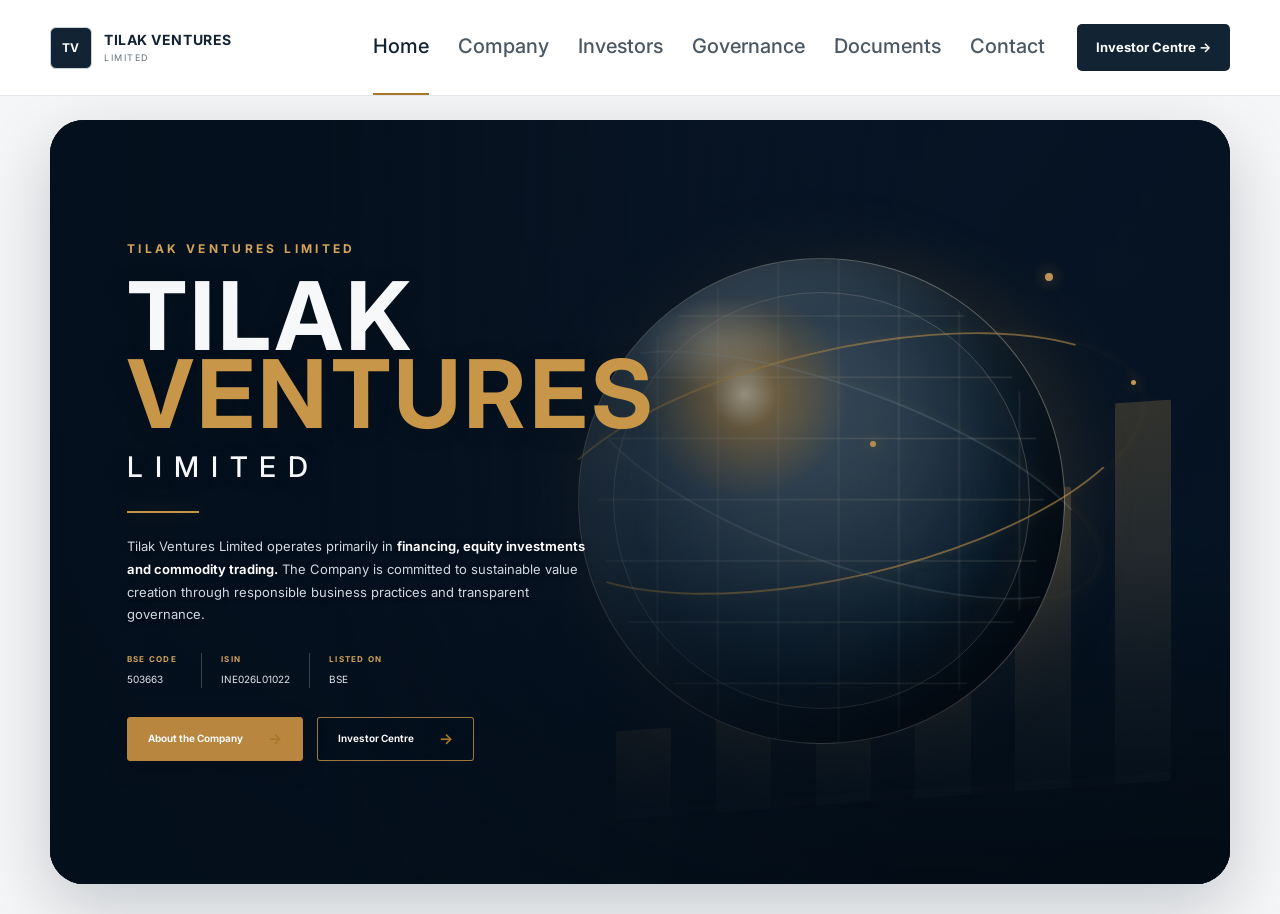
==== index.html @ d6444c27 "Fix Contact navigation to open Contact Us page" ====
<!doctype html>
<html lang="en">
<head>
<meta charset="utf-8">
<meta name="viewport" content="width=device-width,initial-scale=1">
<title>Tilak Ventures Limited | Corporate and Investor Relations</title>
<meta name="description" content="Tilak Ventures Limited — financing, equity investments and commodity trading, with corporate information, investor disclosures and governance resources.">
<link rel="stylesheet" href="styles.css?v=20260812-contactfix1">
<link rel="stylesheet" href="home.css?v=20260812-contactfix1">
<link rel="stylesheet" href="hero-fix.css?v=20260812-contactfix1">
</head>
<body class="home-page">
<header class="top">
  <div class="wrap nav">
    <a class="brand" href="index.html" aria-label="Tilak Ventures Limited home"><span class="mark">TV</span><span><b>TILAK VENTURES</b><small>LIMITED</small></span></a>
    <nav aria-label="Primary navigation">
      <a class="active" href="index.html">Home</a>
      <a href="company.html">Company</a>
      <a href="investors.html">Investors</a>
      <a href="governance.html">Governance</a>
      <a href="documents.html">Documents</a>
      <a href="contact.html" onclick="window.location.href='contact.html';return false;">Contact</a>
    </nav>
    <a class="cta" href="investor-centre.html">Investor Centre <span>→</span></a>
  </div>
</header>
<main>
  <section class="hero home-hero" aria-label="Tilak Ventures Limited overview">
    <div class="wrap hero-card">
      <div class="hero-background" aria-hidden="true">
        <div class="hero-orbit orbit-one"></div>
        <div class="hero-orbit orbit-two"></div>
        <div class="hero-globe"><span class="globe-highlight"></span></div>
        <div class="hero-bars"><i></i><i></i><i></i><i></i><i></i><i></i></div>
        <div class="hero-spark spark-one"></div><div class="hero-spark spark-two"></div><div class="hero-spark spark-three"></div>
      </div>
      <div class="hero-overlay" aria-hidden="true"></div>
      <div class="hero-copy">
        <p class="kicker">TILAK VENTURES LIMITED</p>
        <h1><span class="title-white">TILAK</span><span class="title-gold">VENTURES</span><span class="title-small">LIMITED</span></h1>
        <span class="hero-rule"></span>
        <p class="lead">Tilak Ventures Limited operates primarily in <strong>financing, equity investments and commodity trading.</strong> The Company is committed to sustainable value creation through responsible business practices and transparent governance.</p>
        <div class="hero-meta">
          <span><b>BSE CODE</b>503663</span>
          <span><b>ISIN</b>INE026L01022</span>
          <span><b>LISTED ON</b>BSE</span>
        </div>
        <div class="buttons"><a class="btn gold" href="company.html">About the Company <span>→</span></a><a class="btn outline" href="investor-centre.html">Investor Centre <span>→</span></a></div>
      </div>
    </div>
  </section>
</main>
</body>
</html>
---- styles.css ----
@import url('https://fonts.googleapis.com/css2?family=Inter:wght@400;500;600;700&display=swap');
:root{--ink:#15202b;--muted:#65717d;--line:#e3e7eb;--soft:#f5f7f8;--navy:#122333;--navy2:#0d1a25;--gold:#a7772b;--white:#fff;--max:1180px}*{box-sizing:border-box}html{scroll-behavior:smooth}body{margin:0;color:var(--ink);font-family:Inter,Arial,sans-serif;font-size:14px;line-height:1.65;background:#fff;-webkit-font-smoothing:antialiased}a{text-decoration:none;color:inherit}.wrap{width:min(var(--max),calc(100% - 48px));margin:auto}.top{position:sticky;top:0;z-index:50;background:rgba(255,255,255,.97);backdrop-filter:blur(14px);border-bottom:1px solid var(--line)}.nav{min-height:76px;display:flex;align-items:center;gap:28px}.brand{display:flex;align-items:center;gap:11px;margin-right:auto}.brand .mark{width:39px;height:39px;border:1px solid #cad1d7;border-radius:6px;background:var(--navy);color:#fff;display:grid;place-items:center;font-weight:700;font-size:11px;letter-spacing:.04em}.brand b,.brand small{display:block;line-height:1.05}.brand b{font-size:13px;letter-spacing:.035em}.brand small{font-size:8px;color:var(--muted);letter-spacing:.17em;margin-top:5px}nav{display:flex;gap:25px;font-size:12px;color:#4e5963}nav a{padding:28px 0;border-bottom:2px solid transparent}nav a:hover,nav a.active{color:var(--navy);border-color:var(--gold)}.cta{background:var(--navy);color:#fff;padding:11px 16px;border-radius:5px;font-size:11px;font-weight:700;white-space:nowrap}.marketbar{background:var(--navy);color:#dce4ea;font-size:10px;letter-spacing:.02em}.marketbar-inner{min-height:34px;display:flex;align-items:center;gap:22px}.marketbar b{color:#fff}.marketbar-right{margin-left:auto;color:#b9c5ce}.hero{padding:78px 0 70px;background:linear-gradient(115deg,#f7f8f9 0%,#fff 62%);border-bottom:1px solid var(--line)}.hero-grid{display:grid;grid-template-columns:1.12fr .88fr;gap:80px;align-items:center}.kicker{font-size:10px;letter-spacing:.17em;font-weight:700;color:var(--gold);margin:0 0 13px}.hero h1{font-size:clamp(44px,5.3vw,68px);line-height:1.04;letter-spacing:-.055em;margin:0 0 22px;font-weight:700}.lead{font-size:16px;color:#596672;max-width:650px;margin:0}.buttons{display:flex;gap:10px;margin-top:28px;flex-wrap:wrap}.btn{display:inline-flex;gap:16px;align-items:center;padding:12px 17px;border-radius:5px;font-size:11px;font-weight:700}.btn.dark{background:var(--navy);color:#fff}.btn.light{border:1px solid #cfd6dc;background:#fff}.btn span,.text-link span,.contact-action span{color:var(--gold);font-size:14px}.hero-meta{display:flex;flex-wrap:wrap;gap:20px;margin-top:27px;color:#78838d;font-size:9px}.hero-meta b{color:#3e4a54;margin-right:5px}.hero-panel{background:#fff;border:1px solid #dfe4e8;border-radius:9px;padding:29px 30px;box-shadow:0 20px 50px rgba(18,35,51,.08)}.panel-top{display:flex;align-items:center;gap:8px;font-size:9px;letter-spacing:.15em;color:var(--gold);font-weight:700}.status-dot{width:7px;height:7px;border-radius:50%;background:var(--gold)}.hero-panel h2{font-size:25px;line-height:1.2;letter-spacing:-.035em;margin:19px 0 18px}.panel-list{border-top:1px solid var(--line)}.panel-list a{display:flex;justify-content:space-between;align-items:center;padding:13px 0;border-bottom:1px solid var(--line);font-size:11px;font-weight:600}.panel-list b{font-size:13px;color:var(--gold)}.panel-link{display:flex;justify-content:space-between;margin-top:17px;padding-top:2px;font-size:10px;font-weight:700}.panel-link span{color:var(--gold);font-size:14px}.quick{background:#fff;border-bottom:1px solid var(--line)}.quick-grid{display:grid;grid-template-columns:repeat(4,1fr)}.quick-grid a{position:relative;padding:21px 22px;border-right:1px solid var(--line)}.quick-grid a:first-child{padding-left:0}.quick-grid a:last-child{border-right:0}.quick-grid span,.quick-grid b,.quick-grid small,.quick-grid strong{display:block}.quick-grid span{font-size:8px;color:var(--gold);font-weight:700}.quick-grid b{font-size:12px;margin-top:4px}.quick-grid small{font-size:9px;color:var(--muted);margin-top:2px}.quick-grid strong{position:absolute;right:18px;bottom:20px;color:var(--gold);font-size:13px}.company-intro{padding:68px 0;background:#fff;border-bottom:1px solid var(--line)}.company-grid{display:grid;grid-template-columns:.82fr 1.18fr;gap:90px;align-items:start}.section{padding:86px 0}.section h2,.contact h2{font-size:38px;line-height:1.13;letter-spacing:-.045em;margin:0 0 15px}.section p,.contact p{color:#58646f;font-size:13px}.section-tag{font-size:10px!important;text-transform:uppercase;letter-spacing:.13em;color:var(--gold)!important;font-weight:700}.text-link{font-size:10px;font-weight:700}.grey{background:var(--soft)}.section-head{display:flex;justify-content:space-between;gap:40px;align-items:end}.section-head h2{margin-bottom:0}.intro{max-width:710px;margin:17px 0 30px}.tiles{display:grid;grid-template-columns:repeat(3,1fr);gap:12px}.tiles a{background:#fff;border:1px solid var(--line);border-radius:7px;padding:20px;min-height:158px;display:flex;flex-direction:column;transition:.18s ease}.tiles a:hover{transform:translateY(-2px);border-color:#cbd2d8;box-shadow:0 12px 30px rgba(18,35,51,.06)}.tiles b{font-size:8px;color:var(--gold)}.tiles strong{font-size:13px;margin-top:16px}.tiles small{color:var(--muted);font-size:10px;margin-top:4px}.tiles span{margin-top:auto;padding-top:15px;font-size:9px;font-weight:700}.documents{background:#fff}.section-note{max-width:420px;margin:0!important;font-size:11px!important;color:var(--muted)!important}.doc-grid{display:grid;grid-template-columns:repeat(2,1fr);border-top:1px solid var(--line);margin-top:36px}.doc-grid a{display:grid;grid-template-columns:38px 1fr 18px;gap:14px;align-items:center;padding:19px 0;border-bottom:1px solid var(--line);font-size:11px}.doc-grid a:nth-child(odd){margin-right:40px}.doc-grid a:nth-child(even){margin-left:40px}.doc-icon{width:31px;height:31px;border:1px solid var(--line);border-radius:5px;display:grid;place-items:center;color:var(--gold);font-size:8px;font-weight:700}.doc-grid strong,.doc-grid small{display:block}.doc-grid small{color:var(--muted);font-size:9px;margin-top:2px}.arrow{color:var(--gold);font-size:14px}.document-note{margin-top:23px;padding:16px 18px;background:var(--soft);border:1px solid var(--line);border-radius:7px;display:flex;gap:18px;font-size:10px}.document-note b{white-space:nowrap}.document-note span{color:var(--muted)}.governance{background:#fafafa}.links{border-top:1px solid var(--line)}.links a{display:flex;justify-content:space-between;padding:14px 0;border-bottom:1px solid var(--line);font-size:12px;font-weight:600}.links a span{color:var(--gold);font-size:14px}.contact{background:var(--navy2);color:#fff;padding:78px 0}.contact .kicker{color:#c99a4e}.contact h2{color:#fff}.contact p{color:#b6c1ca}.contact-action{display:inline-flex;gap:12px;margin-top:10px;font-size:10px;font-weight:700;border-bottom:1px solid #43525f;padding-bottom:5px}.contact-card{border:1px solid #304252;border-radius:8px;padding:25px}.contact-card p{font-size:11px}.contact-card a{color:#fff;text-decoration:underline}.contact-tags{display:flex;gap:7px;flex-wrap:wrap;margin-top:18px}.contact-tags span{border:1px solid #304252;border-radius:4px;padding:5px 7px;color:#b6c1ca;font-size:8px}footer{background:#09131c;color:#fff;padding:27px 0}.foot{display:flex;justify-content:space-between;gap:30px}.foot b,.foot small{display:block}.foot small{color:#84929d;font-size:9px;margin-top:3px}.foot-right{text-align:right}

/* Site-wide typography and navigation refinement */
h1,h2,h3,h4{font-family:Inter,Arial,sans-serif;color:var(--ink);font-weight:700}p,li{font-family:Inter,Arial,sans-serif}button,input,select{font-family:Inter,Arial,sans-serif}.page h1,.archive h1{font-size:clamp(42px,4.2vw,54px);font-weight:700}.page h2,.archive h2{font-weight:700}.page-lead,.archive-intro,.lead{font-size:14px;line-height:1.75}.menu-btn,.nav-dropdown,.menu-trigger,.menu-dropdown{display:none!important}
@media(max-width:900px){nav{display:flex;gap:16px;overflow-x:auto;white-space:nowrap;scrollbar-width:none}nav::-webkit-scrollbar{display:none}nav a{padding:26px 0}.cta{display:none}.nav{gap:18px}.brand{flex-shrink:0}.marketbar-right{display:none}.hero-grid,.company-grid,.two{grid-template-columns:1fr}.hero{padding:60px 0}.quick-grid{grid-template-columns:repeat(2,1fr)}.quick-grid a:nth-child(2){border-right:0}.quick-grid a:nth-child(3){padding-left:0}.section{padding:65px 0}.section h2,.contact h2{font-size:33px}.section-head{align-items:start;flex-direction:column;gap:12px}.doc-grid{grid-template-columns:1fr}.doc-grid a:nth-child(odd),.doc-grid a:nth-child(even){margin:0}.document-note{flex-direction:column;gap:4px}.foot{flex-direction:column}.foot-right{text-align:left}.page h1,.archive h1{font-size:40px}}
@media(max-width:520px){.wrap{width:min(var(--max),calc(100% - 32px))}.nav{min-height:68px;gap:14px}.brand b{font-size:11px}.brand small{font-size:7px}.brand .mark{width:36px;height:36px}nav{gap:14px;font-size:11px}.hero h1{font-size:43px}.hero-meta{gap:8px;flex-direction:column}.marketbar-inner{gap:10px;font-size:8px}.quick-grid{grid-template-columns:1fr}.quick-grid a,.quick-grid a:nth-child(3){padding-left:0;border-right:0;border-bottom:1px solid var(--line)}.quick-grid a:last-child{border-bottom:0}.hero-panel{padding:23px}.section h2,.contact h2{font-size:30px}}

/* Homepage: one clean landing screen. All investor content remains behind the top navigation. */
.home-page{overflow:hidden;height:100vh}.home-page .top{position:relative}.home-page .home-hero{height:calc(100vh - 110px);min-height:600px;padding:0;border-bottom:0;overflow:hidden;background:linear-gradient(112deg,#f7f8f9 0%,#fff 56%,#f7f9fb 100%)}.home-page .home-hero .hero-grid{height:100%;grid-template-columns:1fr 1.08fr;gap:20px}.home-page .hero-copy{position:relative;z-index:2;padding-left:2px}.home-page .hero-copy h1{font-size:clamp(58px,6vw,88px);line-height:.98;letter-spacing:-.065em;margin:0 0 22px}.home-page .hero-rule{display:block;width:58px;height:3px;background:var(--gold);margin-bottom:28px}.home-page .hero-copy .lead{max-width:540px;font-size:17px;line-height:1.75}.home-page .buttons{margin-top:30px}.home-page .hero-building{height:100%;display:flex;align-items:stretch;justify-content:flex-end;position:relative;overflow:hidden}.home-page .hero-building:before{content:"";position:absolute;inset:0;z-index:1;background:linear-gradient(90deg,#f7f8f9 0%,rgba(247,248,249,.78) 15%,rgba(247,248,249,0) 45%);pointer-events:none}.home-page .hero-building img{width:100%;height:100%;object-fit:cover;object-position:left center;opacity:.92;transform:scale(1.05)}
@media(max-width:900px){.home-page{height:auto;min-height:100vh;overflow:auto}.home-page .home-hero{height:auto;min-height:calc(100vh - 110px);padding:55px 0 40px}.home-page .home-hero .hero-grid{height:auto;grid-template-columns:1fr;gap:28px}.home-page .hero-copy h1{font-size:54px}.home-page .hero-building{height:300px}.home-page nav{display:flex}}
@media(max-width:520px){.home-page .hero-copy h1{font-size:47px}.home-page .hero-copy .lead{font-size:15px}.home-page .hero-building{height:240px}}

/* Header readability refinement: consistent, larger navigation across every page */
.top .nav{min-height:82px;gap:32px}
.top .brand{gap:12px}
.top .brand .mark{width:42px;height:42px;font-size:12px}
.top .brand b{font-size:14px;letter-spacing:.04em}
.top .brand small{font-size:9px;letter-spacing:.17em;margin-top:5px}
.top nav{gap:29px;font-size:20px;font-weight:500;color:#4b5864}
.top nav a{padding:30px 0}
.top .cta{padding:13px 19px;font-size:13px}

/* Tighter page start: reduce the visual gap between the enlarged navigation and page content. */
.top + .page{padding-top:44px!important}
.top + .documents-page{padding-top:42px!important}
.top + .archive{padding-top:42px!important}
.top + main{scroll-margin-top:0}

@media(max-width:900px){.top .nav{min-height:78px;gap:22px}.top nav{gap:21px;font-size:16px}.top nav a{padding:28px 0}.top .brand b{font-size:13px}.top .brand small{font-size:8px}.top .brand .mark{width:40px;height:40px}.top .cta{font-size:12px;padding:12px 17px}}
@media(max-width:520px){.top .nav{min-height:70px;gap:16px}.top .brand b{font-size:12px}.top .brand small{font-size:7px}.top .brand .mark{width:37px;height:37px}.top nav{gap:17px;font-size:14px}.top nav a{padding:24px 0}}
---- home.css ----
.home-page{background:#f5f6f7;color:#142333}.home-page .top{position:relative;z-index:20}.nav-actions{display:flex;align-items:center;gap:10px}.nav-dropdown{position:relative}.menu-trigger{border:1px solid #d6dde2;background:#fff;color:#122333;border-radius:5px;padding:10px 13px;font:600 11px Inter;cursor:pointer}.menu-trigger span{color:#a7772b;margin-left:5px}.menu-trigger:hover{border-color:#bfc9d0}.menu-dropdown{position:absolute;right:0;top:calc(100% + 10px);width:245px;background:#fff;border:1px solid #e3e7eb;border-radius:8px;box-shadow:0 18px 45px rgba(18,35,51,.14);padding:7px;display:none;z-index:100}.nav-dropdown.open .menu-dropdown{display:block}.menu-dropdown a{display:block!important;padding:12px 13px!important;border:0!important;border-radius:5px}.menu-dropdown a:hover{background:#f5f7f8}.menu-dropdown b,.menu-dropdown small{display:block}.menu-dropdown b{font-size:11px}.menu-dropdown small{font-size:9px;color:#65717d;margin-top:2px}
.home-page .home-hero{min-height:calc(100vh - 82px);padding:30px 0 42px;background:#f5f6f7;overflow:hidden}.home-page .hero-card{height:min(760px,calc(100vh - 125px));min-height:650px;position:relative;overflow:hidden;border-radius:38px;background:#071526;box-shadow:0 22px 60px rgba(7,21,38,.18)}.home-page .hero-card:before{content:"";position:absolute;inset:0;background:radial-gradient(circle at 76% 42%,rgba(167,119,43,.15),transparent 30%),linear-gradient(115deg,#101c2b 0%,#071526 54%,#061321 100%);z-index:0}.home-page .hero-card:after{content:"";position:absolute;inset:auto 0 0;height:42%;background:linear-gradient(0deg,rgba(2,10,18,.65),transparent);z-index:1;pointer-events:none}.home-page .hero-grid{height:100%;position:relative;z-index:3;display:grid;grid-template-columns:.83fr 1.17fr;gap:0}.home-page .hero-copy{position:relative;z-index:5;padding:74px 0 62px 60px;display:flex;flex-direction:column;justify-content:center;max-width:610px}.home-page .hero-copy .kicker{font-size:12px;letter-spacing:.27em;color:#d4a35a;font-weight:700;margin:0 0 20px}.home-page .hero-copy h1{font-size:clamp(64px,7.1vw,104px);line-height:.84;letter-spacing:.035em;margin:0;font-weight:700;text-transform:uppercase}.home-page .title-white{display:block;color:#f6f7f8}.home-page .title-gold{display:block;color:#c89649}.home-page .title-small{display:block;color:#f6f7f8;font-size:.34em;letter-spacing:.38em;margin-top:18px;font-weight:500}.home-page .hero-rule{display:block;width:70px;height:2px;background:#c89649;margin:27px 0 23px}.home-page .hero-copy .lead{max-width:480px;font-size:13px;line-height:1.75;color:#c6d0d9;margin:0}.home-page .hero-copy .lead strong{color:#fff;font-weight:600}.home-page .hero-meta{display:flex;gap:0;margin-top:26px;color:#d2d9df;font-size:10px}.home-page .hero-meta span{padding:0 20px;border-left:1px solid rgba(255,255,255,.18)}.home-page .hero-meta span:first-child{padding-left:0;border-left:0}.home-page .hero-meta b{display:block;color:#a7772b;font-size:8px;letter-spacing:.16em;margin-bottom:5px}.home-page .buttons{display:flex;gap:16px;margin-top:28px}.home-page .btn{display:inline-flex;align-items:center;gap:25px;min-height:42px;padding:0 19px;border-radius:2px;font-size:10px;font-weight:600;text-decoration:none;transition:.2s ease}.home-page .btn.gold{background:#b8863f;color:#fff;border:1px solid #b8863f}.home-page .btn.gold:hover{background:#ca994f}.home-page .btn.outline{background:transparent;color:#fff;border:1px solid rgba(200,150,73,.7)}.home-page .btn.outline:hover{background:rgba(200,150,73,.1)}.home-page .btn span{font-size:15px;line-height:1}.home-page .hero-building{height:100%;position:relative;overflow:hidden;display:flex;align-items:center;justify-content:center;background:transparent}.home-page .hero-building:before{content:"";position:absolute;inset:5% 2% 0 0;background:repeating-linear-gradient(90deg,transparent 0,transparent 68px,rgba(255,255,255,.025) 69px),repeating-linear-gradient(0deg,transparent 0,transparent 68px,rgba(255,255,255,.025) 69px);mask-image:linear-gradient(90deg,transparent,#000 25%,#000);z-index:1}.home-page .hero-building img{width:112%;height:112%;object-fit:cover;object-position:center;display:block;mix-blend-mode:screen;opacity:.94;position:relative;z-index:2}.home-page .hero-building:after{content:"";position:absolute;inset:0;background:linear-gradient(90deg,#071526 0%,rgba(7,21,38,.6) 10%,rgba(7,21,38,0) 36%),linear-gradient(180deg,rgba(7,21,38,.06),rgba(7,21,38,.2));z-index:3;pointer-events:none}
@media(max-width:1100px){.home-page .hero-copy{padding-left:48px}.home-page .hero-copy h1{font-size:clamp(58px,7vw,84px)}.home-page .hero-building img{width:120%;height:120%}}@media(max-width:900px){nav{display:none}.nav-actions{margin-left:auto}.home-page .home-hero{padding:20px 0 30px;min-height:calc(100vh - 72px)}.home-page .hero-card{height:auto;min-height:760px;border-radius:28px}.home-page .hero-grid{grid-template-columns:1fr}.home-page .hero-copy{padding:55px 42px 15px;max-width:none}.home-page .hero-building{height:430px}.home-page .hero-building img{width:100%;height:100%}.home-page .hero-building:after{background:linear-gradient(180deg,#071526 0%,rgba(7,21,38,0) 35%)}}@media(max-width:560px){.home-page .hero-card{min-height:700px;border-radius:22px}.home-page .hero-copy{padding:42px 27px 12px}.home-page .hero-copy h1{font-size:56px}.home-page .hero-copy .lead{font-size:12px}.home-page .hero-meta{flex-wrap:wrap;gap:12px}.home-page .hero-meta span{padding:0 12px}.home-page .hero-meta span:first-child{padding-left:0}.home-page .buttons{flex-direction:column;align-items:flex-start}.home-page .hero-building{height:330px}.menu-dropdown{right:0}}
---- hero-fix.css ----
/* Premium CSS-only landing hero — crisp at every resolution, no raster image */
.home-page{background:#f5f6f7;color:#142333;min-height:100vh;overflow-x:hidden}
.home-page .home-hero{height:calc(100vh - 82px);min-height:650px;padding:24px 0 30px;background:#f5f6f7;overflow:hidden}
.home-page .hero-card{height:100%;min-height:0;position:relative;overflow:hidden;border-radius:34px;background:#071526;box-shadow:0 24px 70px rgba(7,21,38,.20);isolation:isolate}
.home-page .hero-background{position:absolute;inset:0;z-index:0;overflow:hidden;background:radial-gradient(circle at 73% 44%,rgba(200,150,73,.13),transparent 24%),linear-gradient(115deg,#101d2c 0%,#071526 55%,#061321 100%)}
/* Crisp investment skyline */
.home-page .hero-bars{position:absolute;right:5%;bottom:11%;width:47%;height:58%;display:flex;align-items:flex-end;justify-content:space-between;gap:3%;opacity:.48;transform:skewY(-4deg);background:linear-gradient(180deg,transparent 0 98%,rgba(255,255,255,.05) 98%)}
.home-page .hero-bars i{display:block;width:10%;border-radius:2px 2px 0 0;background:linear-gradient(180deg,rgba(213,166,93,.48),rgba(112,143,165,.16));box-shadow:0 0 22px rgba(201,154,75,.05)}
.home-page .hero-bars i:nth-child(1){height:20%}.home-page .hero-bars i:nth-child(2){height:29%}.home-page .hero-bars i:nth-child(3){height:39%}.home-page .hero-bars i:nth-child(4){height:51%}.home-page .hero-bars i:nth-child(5){height:68%}.home-page .hero-bars i:nth-child(6){height:86%}
/* Vector globe: radial sphere + latitude/longitude lines */
.home-page .hero-globe{position:absolute;z-index:3;right:14%;top:18%;width:min(38vw,520px);aspect-ratio:1;border-radius:50%;background:radial-gradient(circle at 34% 28%,rgba(244,226,188,.9) 0%,rgba(199,161,96,.72) 7%,rgba(70,91,107,.82) 22%,rgba(14,33,49,.96) 61%,#061321 76%);border:1px solid rgba(220,205,177,.42);box-shadow:inset -35px -25px 70px rgba(0,0,0,.58),inset 22px 15px 45px rgba(255,255,255,.11),0 0 80px rgba(199,151,74,.12);overflow:hidden}
.home-page .hero-globe:before{content:"";position:absolute;inset:0;background:repeating-linear-gradient(90deg,transparent 0,transparent 13%,rgba(226,215,190,.16) 13.25%,transparent 13.55%),repeating-linear-gradient(0deg,transparent 0,transparent 12%,rgba(226,215,190,.15) 12.3%,transparent 12.65%);border-radius:50%;transform:perspective(500px) rotateX(0deg) scaleX(.92)}
.home-page .hero-globe:after{content:"";position:absolute;inset:7%;border-radius:50%;border:1px solid rgba(230,219,196,.25);box-shadow:inset 0 0 35px rgba(255,255,255,.05)}
.home-page .globe-highlight{position:absolute;inset:8% auto auto 13%;width:31%;height:20%;border-radius:50%;background:radial-gradient(ellipse,rgba(255,245,216,.42),transparent 70%);filter:blur(5px)}
/* Orbit lines and subtle network */
.home-page .hero-orbit{position:absolute;z-index:4;right:7%;top:30%;width:52%;height:30%;border:2px solid rgba(207,159,79,.58);border-left-color:transparent;border-right-color:transparent;border-radius:50%;transform:rotate(-13deg);box-shadow:0 0 16px rgba(207,159,79,.08)}
.home-page .orbit-two{width:46%;height:23%;right:10%;top:35%;transform:rotate(20deg);border-color:rgba(168,194,211,.18);border-left-color:transparent;border-right-color:transparent}
.home-page .hero-spark{position:absolute;z-index:5;width:8px;height:8px;border-radius:50%;background:#d4a35a;box-shadow:0 0 15px rgba(212,163,90,.75)}
.home-page .spark-one{right:15%;top:20%}.home-page .spark-two{right:30%;top:42%;width:6px;height:6px}.home-page .spark-three{right:8%;top:34%;width:5px;height:5px}
.home-page .hero-overlay{position:absolute;inset:0;z-index:2;pointer-events:none;background:linear-gradient(90deg,rgba(5,16,29,.98) 0%,rgba(5,16,29,.92) 24%,rgba(5,16,29,.56) 45%,rgba(5,16,29,.08) 72%,rgba(5,16,29,.02) 100%),linear-gradient(180deg,rgba(4,14,26,.08) 0%,rgba(4,14,26,.02) 55%,rgba(2,10,18,.46) 100%)}
.home-page .hero-copy{position:relative;z-index:6;height:100%;box-sizing:border-box;padding:54px 0 54px clamp(42px,6vw,82px);display:flex;flex-direction:column;justify-content:center;max-width:690px}
.home-page .hero-copy .kicker{font-size:12px;line-height:1;letter-spacing:.28em;color:#d4a35a;font-weight:700;margin:0 0 22px;text-transform:uppercase}
.home-page .hero-copy h1{font-size:clamp(68px,7.4vw,116px);line-height:.82;letter-spacing:.035em;margin:0;font-weight:700;text-transform:uppercase;text-shadow:0 3px 22px rgba(0,0,0,.18)}
.home-page .title-white{display:block;color:#f7f8f9}.home-page .title-gold{display:block;color:#c89649}.home-page .title-small{display:block;color:#f7f8f9;font-size:.30em;line-height:1;letter-spacing:.42em;margin-top:20px;font-weight:500}
.home-page .hero-rule{display:block;width:72px;height:2px;background:#c89649;margin:30px 0 22px;box-shadow:0 0 16px rgba(200,150,73,.25)}
.home-page .hero-copy .lead{max-width:470px;font-size:13px;line-height:1.75;color:#d1d9e0;margin:0;text-shadow:0 1px 10px rgba(0,0,0,.2)}
.home-page .hero-copy .lead strong{color:#fff;font-weight:650}.home-page .hero-meta{display:flex;gap:0;margin-top:27px;color:#e0e5e9;font-size:10px}.home-page .hero-meta span{padding:0 19px;border-left:1px solid rgba(255,255,255,.22)}.home-page .hero-meta span:first-child{padding-left:0;border-left:0}.home-page .hero-meta b{display:block;color:#d4a35a;font-size:8px;letter-spacing:.16em;margin-bottom:5px}
.home-page .buttons{display:flex;gap:14px;margin-top:29px}.home-page .btn{display:inline-flex;align-items:center;justify-content:space-between;gap:25px;min-height:44px;padding:0 20px;border-radius:3px;font-size:10px;font-weight:650;text-decoration:none;transition:transform .2s ease,background .2s ease,border-color .2s ease;box-sizing:border-box}.home-page .btn:hover{transform:translateY(-1px)}.home-page .btn.gold{background:#b8863f;color:#fff;border:1px solid #b8863f;box-shadow:0 8px 24px rgba(0,0,0,.18)}.home-page .btn.gold:hover{background:#ca994f;border-color:#ca994f}.home-page .btn.outline{background:rgba(4,15,27,.22);color:#fff;border:1px solid rgba(200,150,73,.78);backdrop-filter:blur(3px)}.home-page .btn.outline:hover{background:rgba(200,150,73,.12)}.home-page .btn span{font-size:15px;line-height:1}
@media(max-width:1100px){.home-page .home-hero{padding:20px 0 26px}.home-page .hero-copy{padding-left:48px;max-width:610px}.home-page .hero-copy h1{font-size:clamp(60px,8vw,92px)}.home-page .hero-globe{right:8%;width:43vw}.home-page .hero-bars{right:2%;width:52%}}
@media(max-width:760px){.home-page .home-hero{height:auto;min-height:calc(100vh - 76px);padding:14px 0 20px}.home-page .hero-card{min-height:760px;border-radius:26px}.home-page .hero-copy{height:auto;min-height:760px;padding:55px 34px 44px;justify-content:flex-start;max-width:none}.home-page .hero-copy h1{font-size:clamp(58px,14vw,84px)}.home-page .hero-copy .lead{max-width:430px}.home-page .hero-meta{flex-wrap:wrap;row-gap:14px}.home-page .hero-globe{width:62vw;max-width:420px;right:-2%;top:46%;opacity:.82}.home-page .hero-bars{right:-4%;bottom:3%;width:70%;height:38%;opacity:.3}.home-page .hero-orbit{right:-5%;top:59%;width:75%;height:23%}.home-page .orbit-two{top:62%;width:68%}.home-page .hero-spark{display:none}.home-page .hero-overlay{background:linear-gradient(180deg,rgba(5,16,29,.97) 0%,rgba(5,16,29,.84) 42%,rgba(5,16,29,.28) 65%,rgba(2,10,18,.58) 100%)}}
@media(max-width:560px){.home-page .hero-card{min-height:720px;border-radius:22px}.home-page .hero-copy{min-height:720px;padding:43px 25px 35px}.home-page .hero-copy .kicker{font-size:10px;letter-spacing:.22em}.home-page .hero-copy h1{font-size:56px}.home-page .hero-copy .lead{font-size:12px;line-height:1.7}.home-page .hero-meta{gap:10px}.home-page .hero-meta span{padding:0 12px}.home-page .hero-meta span:first-child{padding-left:0}.home-page .buttons{flex-direction:column;align-items:flex-start}.home-page .btn{min-width:180px}.home-page .hero-globe{width:74vw;right:-12%;top:49%}.home-page .hero-orbit{right:-12%;top:61%;width:86%}.home-page .orbit-two{top:64%;width:78%}}
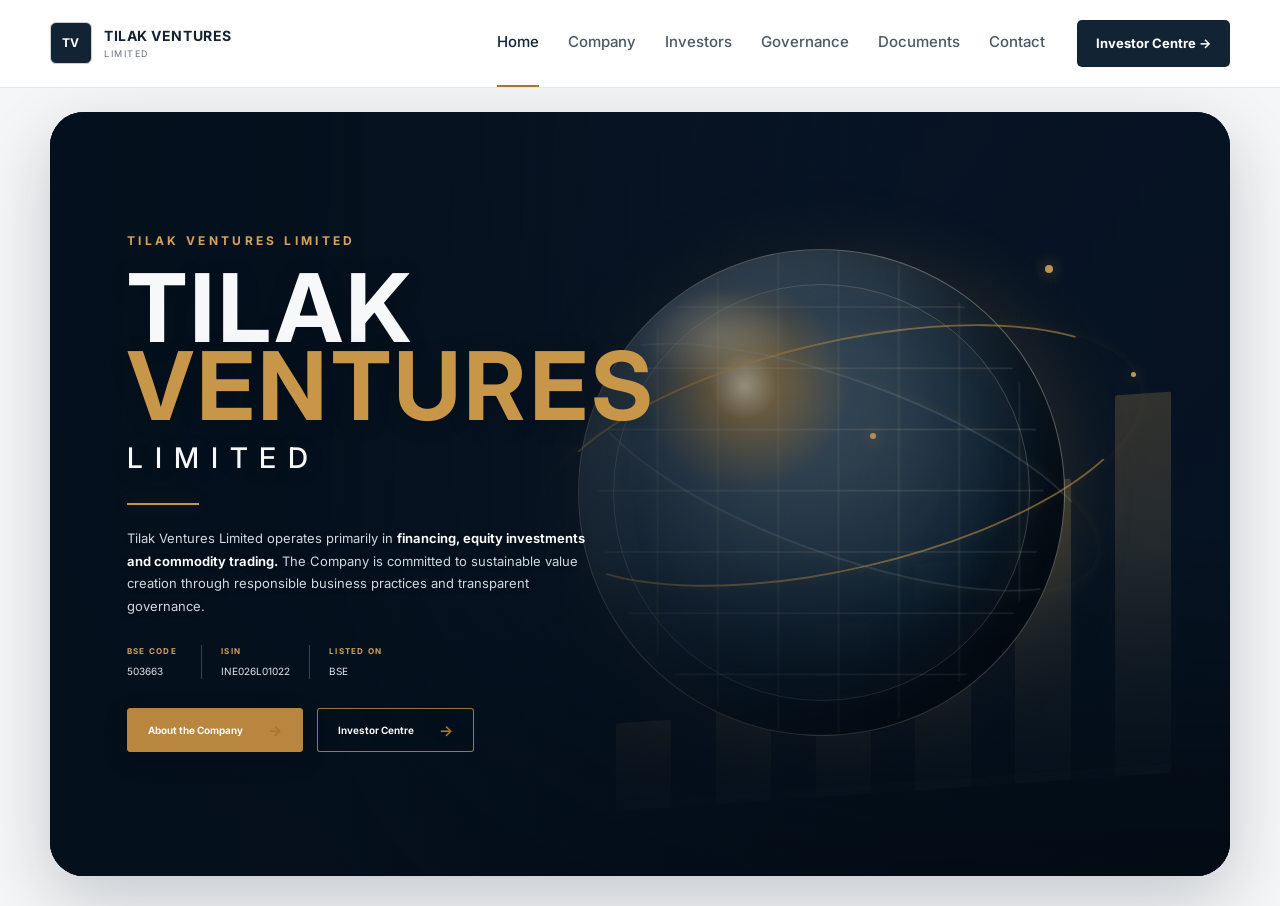
==== commit 0cd3b8bc: "Ensure Contact navigation opens contact information page" ====
--- a/index.html
+++ b/index.html
@@ -5,9 +5,9 @@
 <meta name="viewport" content="width=device-width,initial-scale=1">
 <title>Tilak Ventures Limited | Corporate and Investor Relations</title>
 <meta name="description" content="Tilak Ventures Limited — financing, equity investments and commodity trading, with corporate information, investor disclosures and governance resources.">
-<link rel="stylesheet" href="styles.css?v=20260812-contactfix1">
-<link rel="stylesheet" href="home.css?v=20260812-contactfix1">
-<link rel="stylesheet" href="hero-fix.css?v=20260812-contactfix1">
+<link rel="stylesheet" href="styles.css?v=20260812-contactfix2">
+<link rel="stylesheet" href="home.css?v=20260812-contactfix2">
+<link rel="stylesheet" href="hero-fix.css?v=20260812-contactfix2">
 </head>
 <body class="home-page">
 <header class="top">
@@ -19,7 +19,7 @@
       <a href="investors.html">Investors</a>
       <a href="governance.html">Governance</a>
       <a href="documents.html">Documents</a>
-      <a href="contact.html" onclick="window.location.href='contact.html';return false;">Contact</a>
+      <a href="contact.html">Contact</a>
     </nav>
     <a class="cta" href="investor-centre.html">Investor Centre <span>→</span></a>
   </div>
--- a/styles.css
+++ b/styles.css
@@ -11,21 +11,21 @@
 @media(max-width:900px){.home-page{height:auto;min-height:100vh;overflow:auto}.home-page .home-hero{height:auto;min-height:calc(100vh - 110px);padding:55px 0 40px}.home-page .home-hero .hero-grid{height:auto;grid-template-columns:1fr;gap:28px}.home-page .hero-copy h1{font-size:54px}.home-page .hero-building{height:300px}.home-page nav{display:flex}}
 @media(max-width:520px){.home-page .hero-copy h1{font-size:47px}.home-page .hero-copy .lead{font-size:15px}.home-page .hero-building{height:240px}}
 
-/* Header readability refinement: consistent, larger navigation across every page */
+/* Header readability: one consistent 15px navigation scale on every page */
 .top .nav{min-height:82px;gap:32px}
 .top .brand{gap:12px}
 .top .brand .mark{width:42px;height:42px;font-size:12px}
 .top .brand b{font-size:14px;letter-spacing:.04em}
 .top .brand small{font-size:9px;letter-spacing:.17em;margin-top:5px}
-.top nav{gap:29px;font-size:20px;font-weight:500;color:#4b5864}
+.top nav{gap:29px;font-size:15px;font-weight:500;color:#4b5864}
 .top nav a{padding:30px 0}
 .top .cta{padding:13px 19px;font-size:13px}
 
-/* Tighter page start: reduce the visual gap between the enlarged navigation and page content. */
+/* Tighter page start: reduce the visual gap between navigation and page content. */
 .top + .page{padding-top:44px!important}
 .top + .documents-page{padding-top:42px!important}
 .top + .archive{padding-top:42px!important}
 .top + main{scroll-margin-top:0}
 
-@media(max-width:900px){.top .nav{min-height:78px;gap:22px}.top nav{gap:21px;font-size:16px}.top nav a{padding:28px 0}.top .brand b{font-size:13px}.top .brand small{font-size:8px}.top .brand .mark{width:40px;height:40px}.top .cta{font-size:12px;padding:12px 17px}}
-@media(max-width:520px){.top .nav{min-height:70px;gap:16px}.top .brand b{font-size:12px}.top .brand small{font-size:7px}.top .brand .mark{width:37px;height:37px}.top nav{gap:17px;font-size:14px}.top nav a{padding:24px 0}}
+@media(max-width:900px){.top .nav{min-height:78px;gap:22px}.top nav{gap:21px;font-size:15px}.top nav a{padding:28px 0}.top .brand b{font-size:13px}.top .brand small{font-size:8px}.top .brand .mark{width:40px;height:40px}.top .cta{font-size:12px;padding:12px 17px}}
+@media(max-width:520px){.top .nav{min-height:70px;gap:16px}.top .brand b{font-size:12px}.top .brand small{font-size:7px}.top .brand .mark{width:37px;height:37px}.top nav{gap:17px;font-size:15px}.top nav a{padding:24px 0}}
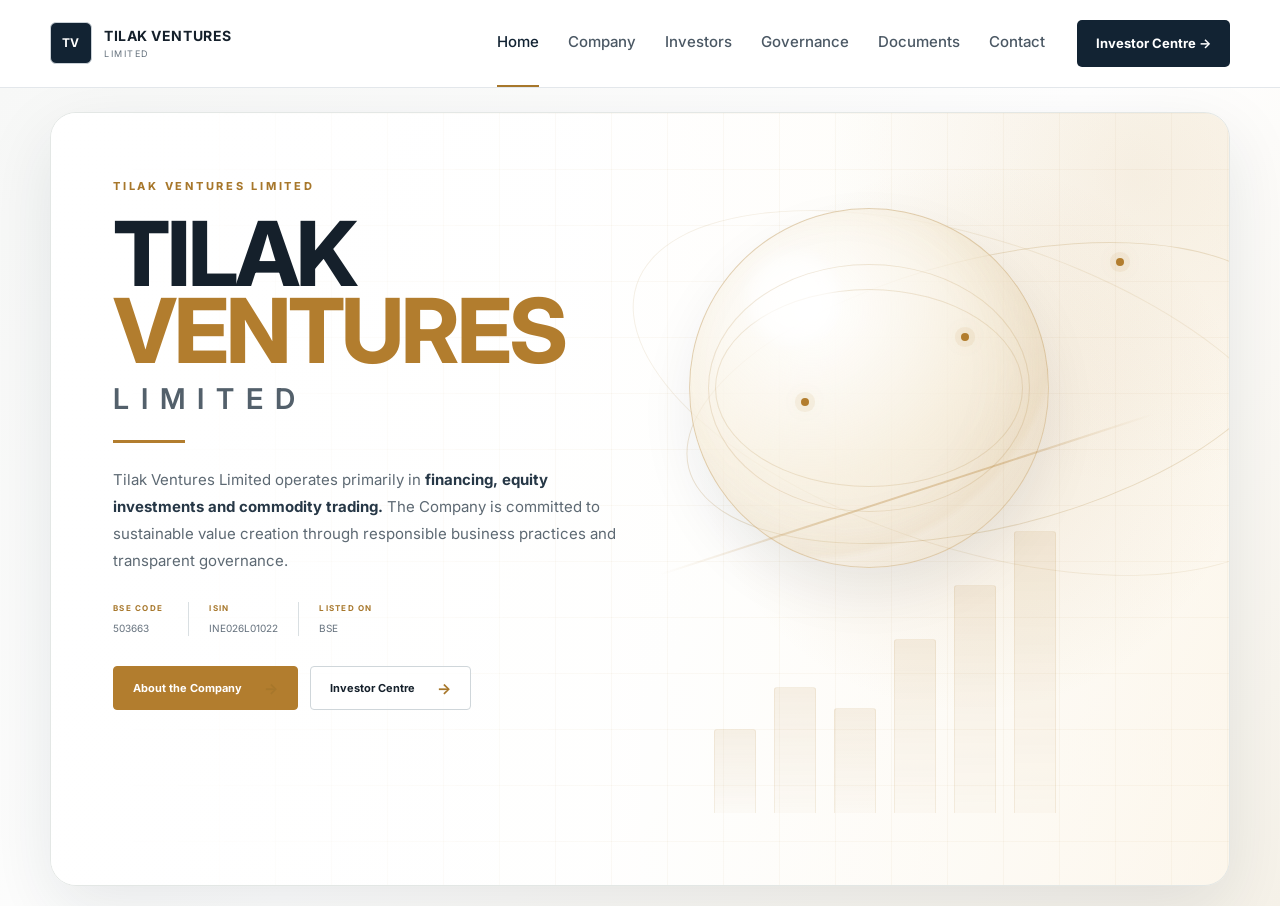
==== commit 13cc47e3: "Remove obsolete homepage hero stylesheet" ====
--- a/index.html
+++ b/index.html
@@ -5,9 +5,8 @@
 <meta name="viewport" content="width=device-width,initial-scale=1">
 <title>Tilak Ventures Limited | Corporate and Investor Relations</title>
 <meta name="description" content="Tilak Ventures Limited — financing, equity investments and commodity trading, with corporate information, investor disclosures and governance resources.">
-<link rel="stylesheet" href="styles.css?v=20260812-contactfix2">
-<link rel="stylesheet" href="home.css?v=20260812-contactfix2">
-<link rel="stylesheet" href="hero-fix.css?v=20260812-contactfix2">
+<link rel="stylesheet" href="styles.css?v=20260812-home3">
+<link rel="stylesheet" href="home.css?v=20260812-home3">
 </head>
 <body class="home-page">
 <header class="top">
@@ -34,7 +33,6 @@
         <div class="hero-bars"><i></i><i></i><i></i><i></i><i></i><i></i></div>
         <div class="hero-spark spark-one"></div><div class="hero-spark spark-two"></div><div class="hero-spark spark-three"></div>
       </div>
-      <div class="hero-overlay" aria-hidden="true"></div>
       <div class="hero-copy">
         <p class="kicker">TILAK VENTURES LIMITED</p>
         <h1><span class="title-white">TILAK</span><span class="title-gold">VENTURES</span><span class="title-small">LIMITED</span></h1>
--- a/home.css
+++ b/home.css
@@ -1,3 +1,31 @@
-.home-page{background:#f5f6f7;color:#142333}.home-page .top{position:relative;z-index:20}.nav-actions{display:flex;align-items:center;gap:10px}.nav-dropdown{position:relative}.menu-trigger{border:1px solid #d6dde2;background:#fff;color:#122333;border-radius:5px;padding:10px 13px;font:600 11px Inter;cursor:pointer}.menu-trigger span{color:#a7772b;margin-left:5px}.menu-trigger:hover{border-color:#bfc9d0}.menu-dropdown{position:absolute;right:0;top:calc(100% + 10px);width:245px;background:#fff;border:1px solid #e3e7eb;border-radius:8px;box-shadow:0 18px 45px rgba(18,35,51,.14);padding:7px;display:none;z-index:100}.nav-dropdown.open .menu-dropdown{display:block}.menu-dropdown a{display:block!important;padding:12px 13px!important;border:0!important;border-radius:5px}.menu-dropdown a:hover{background:#f5f7f8}.menu-dropdown b,.menu-dropdown small{display:block}.menu-dropdown b{font-size:11px}.menu-dropdown small{font-size:9px;color:#65717d;margin-top:2px}
-.home-page .home-hero{min-height:calc(100vh - 82px);padding:30px 0 42px;background:#f5f6f7;overflow:hidden}.home-page .hero-card{height:min(760px,calc(100vh - 125px));min-height:650px;position:relative;overflow:hidden;border-radius:38px;background:#071526;box-shadow:0 22px 60px rgba(7,21,38,.18)}.home-page .hero-card:before{content:"";position:absolute;inset:0;background:radial-gradient(circle at 76% 42%,rgba(167,119,43,.15),transparent 30%),linear-gradient(115deg,#101c2b 0%,#071526 54%,#061321 100%);z-index:0}.home-page .hero-card:after{content:"";position:absolute;inset:auto 0 0;height:42%;background:linear-gradient(0deg,rgba(2,10,18,.65),transparent);z-index:1;pointer-events:none}.home-page .hero-grid{height:100%;position:relative;z-index:3;display:grid;grid-template-columns:.83fr 1.17fr;gap:0}.home-page .hero-copy{position:relative;z-index:5;padding:74px 0 62px 60px;display:flex;flex-direction:column;justify-content:center;max-width:610px}.home-page .hero-copy .kicker{font-size:12px;letter-spacing:.27em;color:#d4a35a;font-weight:700;margin:0 0 20px}.home-page .hero-copy h1{font-size:clamp(64px,7.1vw,104px);line-height:.84;letter-spacing:.035em;margin:0;font-weight:700;text-transform:uppercase}.home-page .title-white{display:block;color:#f6f7f8}.home-page .title-gold{display:block;color:#c89649}.home-page .title-small{display:block;color:#f6f7f8;font-size:.34em;letter-spacing:.38em;margin-top:18px;font-weight:500}.home-page .hero-rule{display:block;width:70px;height:2px;background:#c89649;margin:27px 0 23px}.home-page .hero-copy .lead{max-width:480px;font-size:13px;line-height:1.75;color:#c6d0d9;margin:0}.home-page .hero-copy .lead strong{color:#fff;font-weight:600}.home-page .hero-meta{display:flex;gap:0;margin-top:26px;color:#d2d9df;font-size:10px}.home-page .hero-meta span{padding:0 20px;border-left:1px solid rgba(255,255,255,.18)}.home-page .hero-meta span:first-child{padding-left:0;border-left:0}.home-page .hero-meta b{display:block;color:#a7772b;font-size:8px;letter-spacing:.16em;margin-bottom:5px}.home-page .buttons{display:flex;gap:16px;margin-top:28px}.home-page .btn{display:inline-flex;align-items:center;gap:25px;min-height:42px;padding:0 19px;border-radius:2px;font-size:10px;font-weight:600;text-decoration:none;transition:.2s ease}.home-page .btn.gold{background:#b8863f;color:#fff;border:1px solid #b8863f}.home-page .btn.gold:hover{background:#ca994f}.home-page .btn.outline{background:transparent;color:#fff;border:1px solid rgba(200,150,73,.7)}.home-page .btn.outline:hover{background:rgba(200,150,73,.1)}.home-page .btn span{font-size:15px;line-height:1}.home-page .hero-building{height:100%;position:relative;overflow:hidden;display:flex;align-items:center;justify-content:center;background:transparent}.home-page .hero-building:before{content:"";position:absolute;inset:5% 2% 0 0;background:repeating-linear-gradient(90deg,transparent 0,transparent 68px,rgba(255,255,255,.025) 69px),repeating-linear-gradient(0deg,transparent 0,transparent 68px,rgba(255,255,255,.025) 69px);mask-image:linear-gradient(90deg,transparent,#000 25%,#000);z-index:1}.home-page .hero-building img{width:112%;height:112%;object-fit:cover;object-position:center;display:block;mix-blend-mode:screen;opacity:.94;position:relative;z-index:2}.home-page .hero-building:after{content:"";position:absolute;inset:0;background:linear-gradient(90deg,#071526 0%,rgba(7,21,38,.6) 10%,rgba(7,21,38,0) 36%),linear-gradient(180deg,rgba(7,21,38,.06),rgba(7,21,38,.2));z-index:3;pointer-events:none}
-@media(max-width:1100px){.home-page .hero-copy{padding-left:48px}.home-page .hero-copy h1{font-size:clamp(58px,7vw,84px)}.home-page .hero-building img{width:120%;height:120%}}@media(max-width:900px){nav{display:none}.nav-actions{margin-left:auto}.home-page .home-hero{padding:20px 0 30px;min-height:calc(100vh - 72px)}.home-page .hero-card{height:auto;min-height:760px;border-radius:28px}.home-page .hero-grid{grid-template-columns:1fr}.home-page .hero-copy{padding:55px 42px 15px;max-width:none}.home-page .hero-building{height:430px}.home-page .hero-building img{width:100%;height:100%}.home-page .hero-building:after{background:linear-gradient(180deg,#071526 0%,rgba(7,21,38,0) 35%)}}@media(max-width:560px){.home-page .hero-card{min-height:700px;border-radius:22px}.home-page .hero-copy{padding:42px 27px 12px}.home-page .hero-copy h1{font-size:56px}.home-page .hero-copy .lead{font-size:12px}.home-page .hero-meta{flex-wrap:wrap;gap:12px}.home-page .hero-meta span{padding:0 12px}.home-page .hero-meta span:first-child{padding-left:0}.home-page .buttons{flex-direction:column;align-items:flex-start}.home-page .hero-building{height:330px}.menu-dropdown{right:0}}+/* Homepage — light institutional finance theme. No raster hero image is used, so the landing page stays crisp at 4K and scales cleanly. */
+.home-page{background:#f7f8f7;color:#15202b}.home-page .top{position:relative;z-index:20}
+.home-page .home-hero{min-height:calc(100vh - 82px);padding:24px 0 34px;background:linear-gradient(135deg,#f7f8f7 0%,#fff 52%,#f6f2e9 100%);overflow:hidden}
+.home-page .hero-card{height:min(790px,calc(100vh - 126px));min-height:650px;position:relative;overflow:hidden;border:1px solid #e3e7e5;border-radius:26px;background:linear-gradient(120deg,#fff 0%,#fcfcfa 58%,#f8f1e4 100%);box-shadow:0 24px 70px rgba(18,35,51,.10)}
+.home-page .hero-card:before{content:"";position:absolute;inset:0;background:radial-gradient(circle at 78% 42%,rgba(183,135,62,.15),transparent 27%),radial-gradient(circle at 92% 8%,rgba(183,135,62,.10),transparent 24%),linear-gradient(90deg,rgba(255,255,255,.96) 0%,rgba(255,255,255,.86) 45%,rgba(255,250,241,.58) 100%);z-index:0}
+.home-page .hero-card:after{content:"";position:absolute;inset:0;background-image:linear-gradient(rgba(167,119,43,.045) 1px,transparent 1px),linear-gradient(90deg,rgba(167,119,43,.045) 1px,transparent 1px);background-size:56px 56px;mask-image:linear-gradient(90deg,transparent 5%,#000 48%,#000 100%);z-index:1;pointer-events:none}
+.home-page .hero-grid{height:100%;position:relative;z-index:4;display:grid;grid-template-columns:.91fr 1.09fr;gap:0}
+.home-page .hero-copy{position:relative;z-index:8;padding:64px 0 56px 62px;display:flex;flex-direction:column;justify-content:center;max-width:650px}
+.home-page .hero-copy .kicker{font-size:11px;letter-spacing:.25em;color:#a7772b;font-weight:750;margin:0 0 20px}
+.home-page .hero-copy h1{font-size:clamp(64px,7vw,104px);line-height:.86;letter-spacing:-.035em;margin:0;font-weight:750;text-transform:uppercase}
+.home-page .title-white{display:block;color:#15202b}.home-page .title-gold{display:block;color:#b27d2e}.home-page .title-small{display:block;color:#53606b;font-size:.32em;letter-spacing:.42em;margin-top:18px;font-weight:600}
+.home-page .hero-rule{display:block;width:72px;height:3px;background:#b27d2e;margin:28px 0 23px}
+.home-page .hero-copy .lead{max-width:520px;font-size:15px;line-height:1.8;color:#5d6973;margin:0}.home-page .hero-copy .lead strong{color:#263746;font-weight:700}
+.home-page .hero-meta{display:flex;gap:0;margin-top:28px;color:#65717d;font-size:10px}.home-page .hero-meta span{padding:0 20px;border-left:1px solid #d9dfe2}.home-page .hero-meta span:first-child{padding-left:0;border-left:0}.home-page .hero-meta b{display:block;color:#a7772b;font-size:8px;letter-spacing:.16em;margin-bottom:5px}
+.home-page .buttons{display:flex;gap:12px;margin-top:30px}.home-page .btn{display:inline-flex;align-items:center;gap:22px;min-height:44px;padding:0 19px;border-radius:4px;font-size:11px;font-weight:700;text-decoration:none;transition:.2s ease}.home-page .btn.gold{background:#b27d2e;color:#fff;border:1px solid #b27d2e}.home-page .btn.gold:hover{background:#9e6d28;transform:translateY(-1px)}.home-page .btn.outline{background:rgba(255,255,255,.78);color:#15202b;border:1px solid #cfd6da}.home-page .btn.outline:hover{border-color:#b27d2e;color:#9b6b27;transform:translateY(-1px)}.home-page .btn span{font-size:15px;line-height:1}
+
+/* Abstract finance visual — vector/CSS only, intentionally no blurry bitmap asset. */
+.home-page .hero-background{position:absolute;inset:0;z-index:2;overflow:hidden;pointer-events:none}.home-page .hero-orbit{position:absolute;border:1px solid rgba(167,119,43,.20);border-radius:50%;transform:rotate(-14deg)}.home-page .orbit-one{width:620px;height:270px;right:-70px;top:145px}.home-page .orbit-two{width:700px;height:310px;right:-90px;top:125px;transform:rotate(18deg);border-color:rgba(167,119,43,.11)}
+.home-page .hero-globe{position:absolute;width:360px;height:360px;right:180px;top:95px;border-radius:50%;border:1px solid rgba(167,119,43,.32);background:radial-gradient(circle at 34% 28%,rgba(255,255,255,.98),rgba(247,239,222,.72) 48%,rgba(230,211,176,.22) 70%,transparent 72%);box-shadow:inset -25px -18px 55px rgba(167,119,43,.10),0 25px 55px rgba(18,35,51,.07)}
+.home-page .hero-globe:before,.home-page .hero-globe:after{content:"";position:absolute;inset:25px 80px;border:1px solid rgba(167,119,43,.17);border-radius:50%}.home-page .hero-globe:before{transform:rotate(90deg)}.home-page .hero-globe:after{inset:55px 18px;transform:rotate(0deg)}.home-page .globe-highlight{position:absolute;width:90px;height:90px;left:58px;top:45px;border-radius:50%;background:rgba(255,255,255,.68);filter:blur(8px)}
+.home-page .hero-bars{position:absolute;right:55px;bottom:72px;width:460px;height:300px;display:flex;align-items:flex-end;gap:18px;opacity:.72}.home-page .hero-bars i{display:block;width:42px;border-radius:3px 3px 0 0;background:linear-gradient(180deg,rgba(183,135,62,.16),rgba(183,135,62,.04));border:1px solid rgba(167,119,43,.14);border-bottom:0}.home-page .hero-bars i:nth-child(1){height:28%}.home-page .hero-bars i:nth-child(2){height:42%}.home-page .hero-bars i:nth-child(3){height:35%}.home-page .hero-bars i:nth-child(4){height:58%}.home-page .hero-bars i:nth-child(5){height:76%}.home-page .hero-bars i:nth-child(6){height:94%}
+.home-page .hero-spark{position:absolute;width:8px;height:8px;border-radius:50%;background:#b27d2e;box-shadow:0 0 0 6px rgba(178,125,46,.08),0 0 20px rgba(178,125,46,.22)}.home-page .spark-one{right:420px;top:285px}.home-page .spark-two{right:260px;top:220px}.home-page .spark-three{right:105px;top:145px}
+.home-page .hero-background:after{content:"";position:absolute;width:520px;height:2px;right:75px;top:300px;background:linear-gradient(90deg,transparent,#b27d2e 35%,#b27d2e 70%,transparent);transform:rotate(-18deg);transform-origin:right center;opacity:.32}
+
+/* Consistent navigation and page spacing with the Contact page. */
+.top .nav{min-height:82px}.top nav{font-size:15px;gap:29px}.top nav a{padding:30px 0}.top .cta{font-size:13px}
+.top + .page{padding-top:38px!important}.top + .documents-page,.top + .archive{padding-top:38px!important}
+
+@media(max-width:1100px){.home-page .hero-copy{padding-left:48px}.home-page .hero-copy h1{font-size:clamp(58px,7vw,84px)}.home-page .hero-globe{right:100px;width:310px;height:310px}.home-page .hero-bars{right:25px;width:390px}}
+@media(max-width:900px){.home-page .home-hero{padding:20px 0 30px;min-height:calc(100vh - 72px)}.home-page .hero-card{height:auto;min-height:760px;border-radius:22px}.home-page .hero-grid{grid-template-columns:1fr}.home-page .hero-copy{padding:55px 42px 25px;max-width:none}.home-page .hero-background{opacity:.75}.home-page .hero-globe{width:290px;height:290px;right:18%;top:auto;bottom:45px}.home-page .hero-bars{right:8%;bottom:15px;width:360px;height:210px}.home-page .hero-copy h1{font-size:58px}.top nav{gap:21px;font-size:15px}}
+@media(max-width:560px){.home-page .hero-card{min-height:700px}.home-page .hero-copy{padding:42px 27px 12px}.home-page .hero-copy h1{font-size:54px}.home-page .hero-copy .lead{font-size:13px}.home-page .hero-meta{flex-wrap:wrap;gap:12px}.home-page .hero-meta span{padding:0 12px}.home-page .hero-meta span:first-child{padding-left:0}.home-page .buttons{flex-direction:column;align-items:flex-start}.home-page .hero-globe{width:235px;height:235px;right:5%;bottom:35px}.home-page .hero-bars{width:280px;height:160px;right:2%;bottom:10px}.home-page .hero-bars i{width:26px}.top nav{gap:17px;font-size:15px}.top nav a{padding:24px 0}}
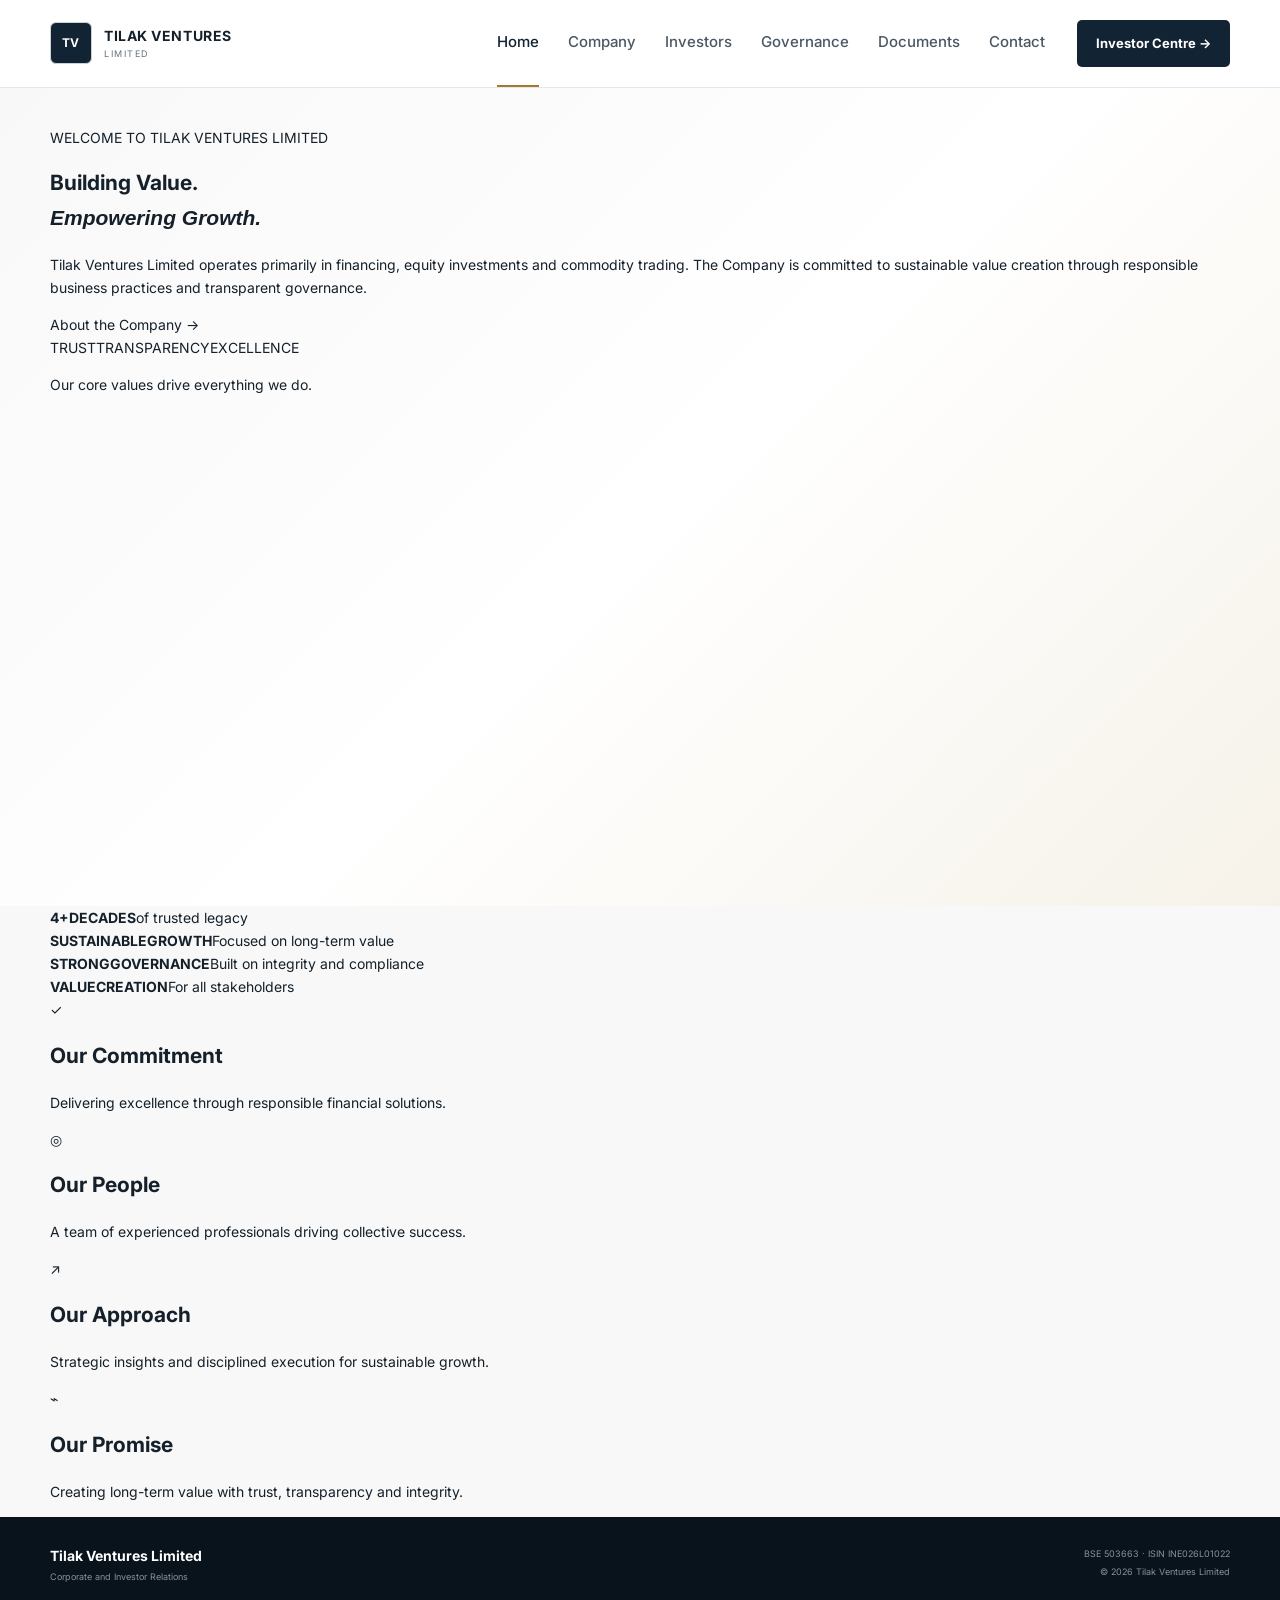
==== commit f232ae52: "Redesign homepage with clean institutional finance layout" ====
--- a/index.html
+++ b/index.html
@@ -5,48 +5,26 @@
 <meta name="viewport" content="width=device-width,initial-scale=1">
 <title>Tilak Ventures Limited | Corporate and Investor Relations</title>
 <meta name="description" content="Tilak Ventures Limited — financing, equity investments and commodity trading, with corporate information, investor disclosures and governance resources.">
-<link rel="stylesheet" href="styles.css?v=20260812-home3">
-<link rel="stylesheet" href="home.css?v=20260812-home3">
+<link rel="stylesheet" href="styles.css?v=20260812-home4">
+<link rel="stylesheet" href="home.css?v=20260812-home4">
 </head>
 <body class="home-page">
-<header class="top">
-  <div class="wrap nav">
-    <a class="brand" href="index.html" aria-label="Tilak Ventures Limited home"><span class="mark">TV</span><span><b>TILAK VENTURES</b><small>LIMITED</small></span></a>
-    <nav aria-label="Primary navigation">
-      <a class="active" href="index.html">Home</a>
-      <a href="company.html">Company</a>
-      <a href="investors.html">Investors</a>
-      <a href="governance.html">Governance</a>
-      <a href="documents.html">Documents</a>
-      <a href="contact.html">Contact</a>
-    </nav>
-    <a class="cta" href="investor-centre.html">Investor Centre <span>→</span></a>
-  </div>
-</header>
+<header class="top"><div class="wrap nav">
+<a class="brand" href="index.html" aria-label="Tilak Ventures Limited home"><span class="mark">TV</span><span><b>TILAK VENTURES</b><small>LIMITED</small></span></a>
+<nav aria-label="Primary navigation"><a class="active" href="index.html">Home</a><a href="company.html">Company</a><a href="investors.html">Investors</a><a href="governance.html">Governance</a><a href="documents.html">Documents</a><a href="contact.html">Contact</a></nav>
+<a class="cta" href="investor-centre.html">Investor Centre <span>→</span></a>
+</div></header>
 <main>
-  <section class="hero home-hero" aria-label="Tilak Ventures Limited overview">
-    <div class="wrap hero-card">
-      <div class="hero-background" aria-hidden="true">
-        <div class="hero-orbit orbit-one"></div>
-        <div class="hero-orbit orbit-two"></div>
-        <div class="hero-globe"><span class="globe-highlight"></span></div>
-        <div class="hero-bars"><i></i><i></i><i></i><i></i><i></i><i></i></div>
-        <div class="hero-spark spark-one"></div><div class="hero-spark spark-two"></div><div class="hero-spark spark-three"></div>
-      </div>
-      <div class="hero-copy">
-        <p class="kicker">TILAK VENTURES LIMITED</p>
-        <h1><span class="title-white">TILAK</span><span class="title-gold">VENTURES</span><span class="title-small">LIMITED</span></h1>
-        <span class="hero-rule"></span>
-        <p class="lead">Tilak Ventures Limited operates primarily in <strong>financing, equity investments and commodity trading.</strong> The Company is committed to sustainable value creation through responsible business practices and transparent governance.</p>
-        <div class="hero-meta">
-          <span><b>BSE CODE</b>503663</span>
-          <span><b>ISIN</b>INE026L01022</span>
-          <span><b>LISTED ON</b>BSE</span>
-        </div>
-        <div class="buttons"><a class="btn gold" href="company.html">About the Company <span>→</span></a><a class="btn outline" href="investor-centre.html">Investor Centre <span>→</span></a></div>
-      </div>
-    </div>
-  </section>
+<section class="home-hero" aria-label="Tilak Ventures Limited overview"><div class="wrap home-hero-inner">
+<div class="hero-content"><p class="hero-eyebrow">WELCOME TO TILAK VENTURES LIMITED</p><h1>Building Value.<br><em>Empowering Growth.</em></h1><span class="gold-rule" aria-hidden="true"></span><p class="hero-description">Tilak Ventures Limited operates primarily in financing, equity investments and commodity trading. The Company is committed to sustainable value creation through responsible business practices and transparent governance.</p><a class="primary-action" href="company.html">About the Company <span>→</span></a></div>
+<div class="hero-values" aria-label="Company values"><span>TRUST</span><span>TRANSPARENCY</span><span>EXCELLENCE</span><p>Our core values drive everything we do.</p></div><div class="hero-waves" aria-hidden="true"></div>
+</div></section>
+<section class="home-stats" aria-label="Company highlights"><div class="wrap stats-grid">
+<div class="stat"><strong>4+</strong><b>DECADES</b><span>of trusted legacy</span></div><div class="stat"><strong>SUSTAINABLE</strong><b>GROWTH</b><span>Focused on long-term value</span></div><div class="stat"><strong>STRONG</strong><b>GOVERNANCE</b><span>Built on integrity and compliance</span></div><div class="stat"><strong>VALUE</strong><b>CREATION</b><span>For all stakeholders</span></div>
+</div></section>
+<section class="home-pillars" aria-label="Our principles"><div class="wrap pillars-grid">
+<article class="pillar"><div class="pillar-icon">✓</div><h2>Our Commitment</h2><p>Delivering excellence through responsible financial solutions.</p></article><article class="pillar"><div class="pillar-icon">◎</div><h2>Our People</h2><p>A team of experienced professionals driving collective success.</p></article><article class="pillar"><div class="pillar-icon">↗</div><h2>Our Approach</h2><p>Strategic insights and disciplined execution for sustainable growth.</p></article><article class="pillar"><div class="pillar-icon">⌁</div><h2>Our Promise</h2><p>Creating long-term value with trust, transparency and integrity.</p></article>
+</div></section>
 </main>
-</body>
-</html>
+<footer><div class="wrap foot"><div><b>Tilak Ventures Limited</b><small>Corporate and Investor Relations</small></div><div class="foot-right"><small>BSE 503663 · ISIN INE026L01022</small><small>© 2026 Tilak Ventures Limited</small></div></div></footer>
+</body></html>
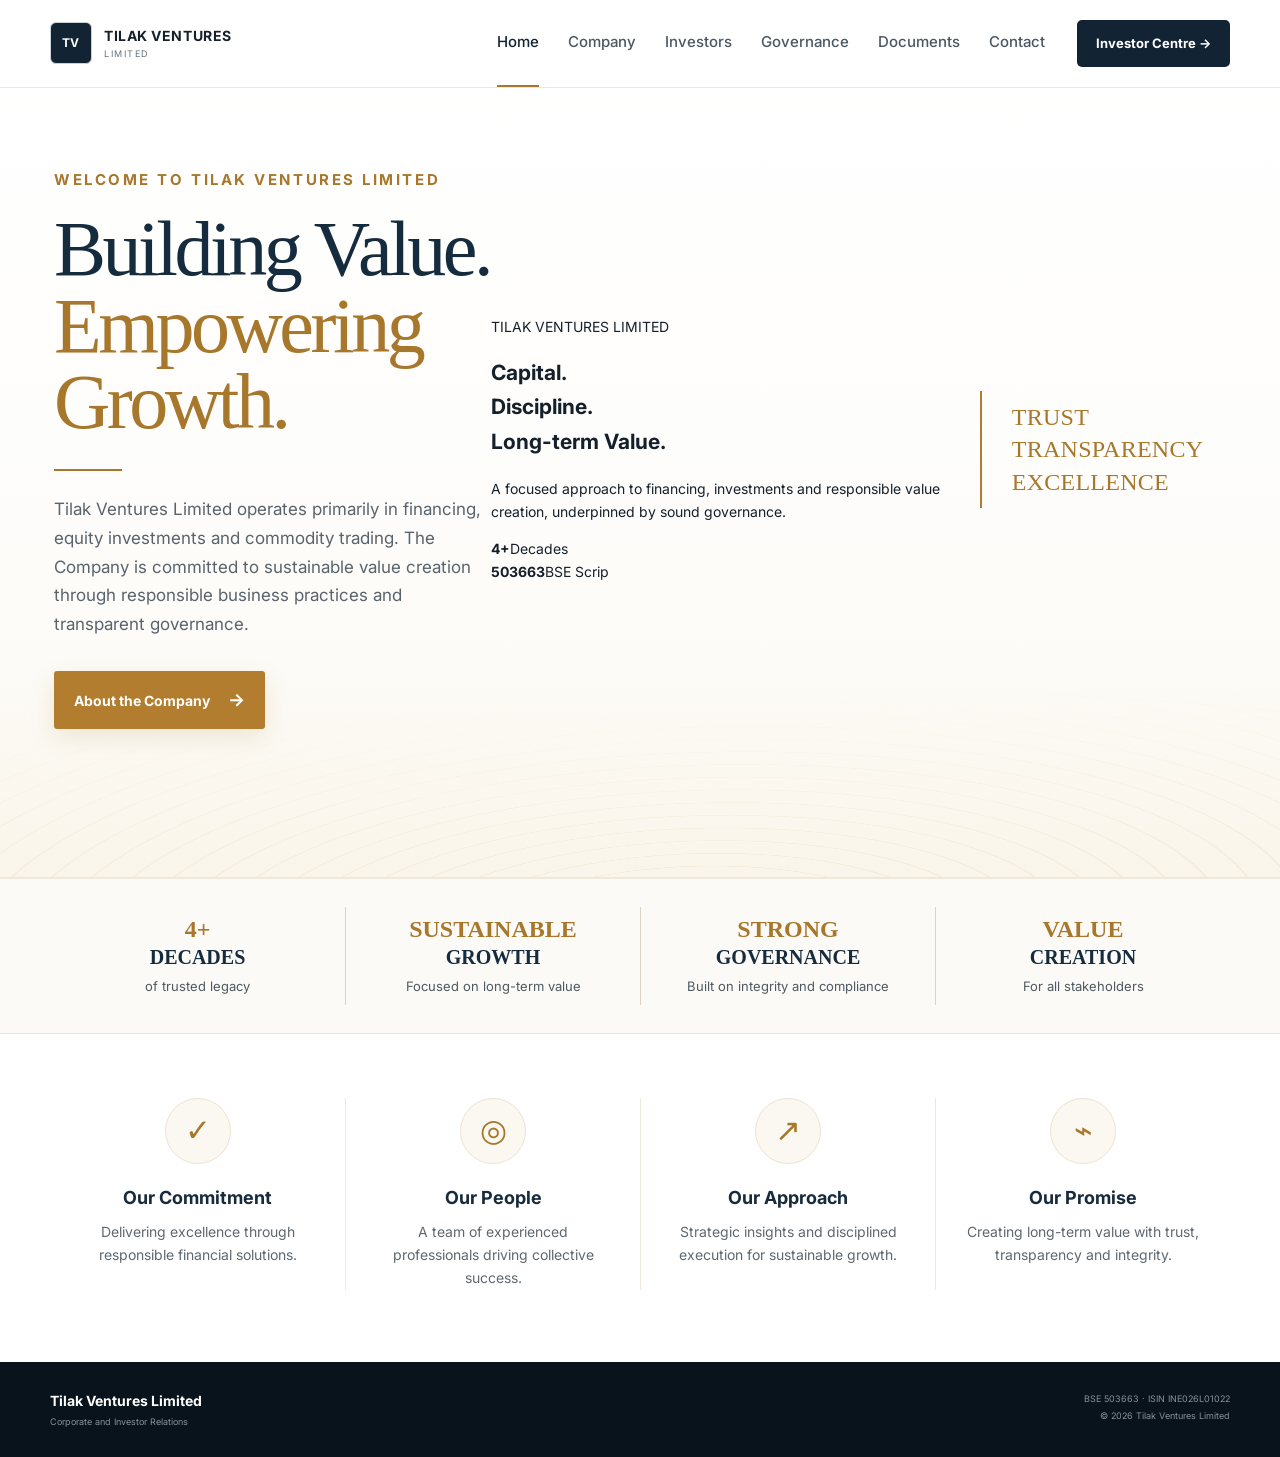
==== commit 8651045a: "Rebuild homepage hero with premium light finance design" ====
--- a/index.html
+++ b/index.html
@@ -5,8 +5,8 @@
 <meta name="viewport" content="width=device-width,initial-scale=1">
 <title>Tilak Ventures Limited | Corporate and Investor Relations</title>
 <meta name="description" content="Tilak Ventures Limited — financing, equity investments and commodity trading, with corporate information, investor disclosures and governance resources.">
-<link rel="stylesheet" href="styles.css?v=20260812-home4">
-<link rel="stylesheet" href="home.css?v=20260812-home4">
+<link rel="stylesheet" href="styles.css?v=20260812-home5">
+<link rel="stylesheet" href="home.css?v=20260812-home5">
 </head>
 <body class="home-page">
 <header class="top"><div class="wrap nav">
@@ -16,8 +16,23 @@
 </div></header>
 <main>
 <section class="home-hero" aria-label="Tilak Ventures Limited overview"><div class="wrap home-hero-inner">
-<div class="hero-content"><p class="hero-eyebrow">WELCOME TO TILAK VENTURES LIMITED</p><h1>Building Value.<br><em>Empowering Growth.</em></h1><span class="gold-rule" aria-hidden="true"></span><p class="hero-description">Tilak Ventures Limited operates primarily in financing, equity investments and commodity trading. The Company is committed to sustainable value creation through responsible business practices and transparent governance.</p><a class="primary-action" href="company.html">About the Company <span>→</span></a></div>
-<div class="hero-values" aria-label="Company values"><span>TRUST</span><span>TRANSPARENCY</span><span>EXCELLENCE</span><p>Our core values drive everything we do.</p></div><div class="hero-waves" aria-hidden="true"></div>
+<div class="hero-content">
+<p class="hero-eyebrow">WELCOME TO TILAK VENTURES LIMITED</p>
+<h1>Building Value.<br><em>Empowering Growth.</em></h1>
+<span class="gold-rule" aria-hidden="true"></span>
+<p class="hero-description">Tilak Ventures Limited operates primarily in financing, equity investments and commodity trading. The Company is committed to sustainable value creation through responsible business practices and transparent governance.</p>
+<a class="primary-action" href="company.html">About the Company <span>→</span></a>
+</div>
+<div class="hero-visual" aria-label="Tilak Ventures investment philosophy">
+<div class="hero-card">
+<div class="label">TILAK VENTURES LIMITED</div>
+<h2>Capital.<br>Discipline.<br>Long-term Value.</h2>
+<p>A focused approach to financing, investments and responsible value creation, underpinned by sound governance.</p>
+<div class="hero-metrics"><div><strong>4+</strong><span>Decades</span></div><div><strong>503663</strong><span>BSE Scrip</span></div></div>
+</div>
+</div>
+<div class="hero-values" aria-label="Company values"><span>TRUST</span><span>TRANSPARENCY</span><span>EXCELLENCE</span></div>
+<div class="hero-waves" aria-hidden="true"></div>
 </div></section>
 <section class="home-stats" aria-label="Company highlights"><div class="wrap stats-grid">
 <div class="stat"><strong>4+</strong><b>DECADES</b><span>of trusted legacy</span></div><div class="stat"><strong>SUSTAINABLE</strong><b>GROWTH</b><span>Focused on long-term value</span></div><div class="stat"><strong>STRONG</strong><b>GOVERNANCE</b><span>Built on integrity and compliance</span></div><div class="stat"><strong>VALUE</strong><b>CREATION</b><span>For all stakeholders</span></div>
--- a/home.css
+++ b/home.css
@@ -1,31 +1,24 @@
-/* Homepage — light institutional finance theme. No raster hero image is used, so the landing page stays crisp at 4K and scales cleanly. */
-.home-page{background:#f7f8f7;color:#15202b}.home-page .top{position:relative;z-index:20}
-.home-page .home-hero{min-height:calc(100vh - 82px);padding:24px 0 34px;background:linear-gradient(135deg,#f7f8f7 0%,#fff 52%,#f6f2e9 100%);overflow:hidden}
-.home-page .hero-card{height:min(790px,calc(100vh - 126px));min-height:650px;position:relative;overflow:hidden;border:1px solid #e3e7e5;border-radius:26px;background:linear-gradient(120deg,#fff 0%,#fcfcfa 58%,#f8f1e4 100%);box-shadow:0 24px 70px rgba(18,35,51,.10)}
-.home-page .hero-card:before{content:"";position:absolute;inset:0;background:radial-gradient(circle at 78% 42%,rgba(183,135,62,.15),transparent 27%),radial-gradient(circle at 92% 8%,rgba(183,135,62,.10),transparent 24%),linear-gradient(90deg,rgba(255,255,255,.96) 0%,rgba(255,255,255,.86) 45%,rgba(255,250,241,.58) 100%);z-index:0}
-.home-page .hero-card:after{content:"";position:absolute;inset:0;background-image:linear-gradient(rgba(167,119,43,.045) 1px,transparent 1px),linear-gradient(90deg,rgba(167,119,43,.045) 1px,transparent 1px);background-size:56px 56px;mask-image:linear-gradient(90deg,transparent 5%,#000 48%,#000 100%);z-index:1;pointer-events:none}
-.home-page .hero-grid{height:100%;position:relative;z-index:4;display:grid;grid-template-columns:.91fr 1.09fr;gap:0}
-.home-page .hero-copy{position:relative;z-index:8;padding:64px 0 56px 62px;display:flex;flex-direction:column;justify-content:center;max-width:650px}
-.home-page .hero-copy .kicker{font-size:11px;letter-spacing:.25em;color:#a7772b;font-weight:750;margin:0 0 20px}
-.home-page .hero-copy h1{font-size:clamp(64px,7vw,104px);line-height:.86;letter-spacing:-.035em;margin:0;font-weight:750;text-transform:uppercase}
-.home-page .title-white{display:block;color:#15202b}.home-page .title-gold{display:block;color:#b27d2e}.home-page .title-small{display:block;color:#53606b;font-size:.32em;letter-spacing:.42em;margin-top:18px;font-weight:600}
-.home-page .hero-rule{display:block;width:72px;height:3px;background:#b27d2e;margin:28px 0 23px}
-.home-page .hero-copy .lead{max-width:520px;font-size:15px;line-height:1.8;color:#5d6973;margin:0}.home-page .hero-copy .lead strong{color:#263746;font-weight:700}
-.home-page .hero-meta{display:flex;gap:0;margin-top:28px;color:#65717d;font-size:10px}.home-page .hero-meta span{padding:0 20px;border-left:1px solid #d9dfe2}.home-page .hero-meta span:first-child{padding-left:0;border-left:0}.home-page .hero-meta b{display:block;color:#a7772b;font-size:8px;letter-spacing:.16em;margin-bottom:5px}
-.home-page .buttons{display:flex;gap:12px;margin-top:30px}.home-page .btn{display:inline-flex;align-items:center;gap:22px;min-height:44px;padding:0 19px;border-radius:4px;font-size:11px;font-weight:700;text-decoration:none;transition:.2s ease}.home-page .btn.gold{background:#b27d2e;color:#fff;border:1px solid #b27d2e}.home-page .btn.gold:hover{background:#9e6d28;transform:translateY(-1px)}.home-page .btn.outline{background:rgba(255,255,255,.78);color:#15202b;border:1px solid #cfd6da}.home-page .btn.outline:hover{border-color:#b27d2e;color:#9b6b27;transform:translateY(-1px)}.home-page .btn span{font-size:15px;line-height:1}
-
-/* Abstract finance visual — vector/CSS only, intentionally no blurry bitmap asset. */
-.home-page .hero-background{position:absolute;inset:0;z-index:2;overflow:hidden;pointer-events:none}.home-page .hero-orbit{position:absolute;border:1px solid rgba(167,119,43,.20);border-radius:50%;transform:rotate(-14deg)}.home-page .orbit-one{width:620px;height:270px;right:-70px;top:145px}.home-page .orbit-two{width:700px;height:310px;right:-90px;top:125px;transform:rotate(18deg);border-color:rgba(167,119,43,.11)}
-.home-page .hero-globe{position:absolute;width:360px;height:360px;right:180px;top:95px;border-radius:50%;border:1px solid rgba(167,119,43,.32);background:radial-gradient(circle at 34% 28%,rgba(255,255,255,.98),rgba(247,239,222,.72) 48%,rgba(230,211,176,.22) 70%,transparent 72%);box-shadow:inset -25px -18px 55px rgba(167,119,43,.10),0 25px 55px rgba(18,35,51,.07)}
-.home-page .hero-globe:before,.home-page .hero-globe:after{content:"";position:absolute;inset:25px 80px;border:1px solid rgba(167,119,43,.17);border-radius:50%}.home-page .hero-globe:before{transform:rotate(90deg)}.home-page .hero-globe:after{inset:55px 18px;transform:rotate(0deg)}.home-page .globe-highlight{position:absolute;width:90px;height:90px;left:58px;top:45px;border-radius:50%;background:rgba(255,255,255,.68);filter:blur(8px)}
-.home-page .hero-bars{position:absolute;right:55px;bottom:72px;width:460px;height:300px;display:flex;align-items:flex-end;gap:18px;opacity:.72}.home-page .hero-bars i{display:block;width:42px;border-radius:3px 3px 0 0;background:linear-gradient(180deg,rgba(183,135,62,.16),rgba(183,135,62,.04));border:1px solid rgba(167,119,43,.14);border-bottom:0}.home-page .hero-bars i:nth-child(1){height:28%}.home-page .hero-bars i:nth-child(2){height:42%}.home-page .hero-bars i:nth-child(3){height:35%}.home-page .hero-bars i:nth-child(4){height:58%}.home-page .hero-bars i:nth-child(5){height:76%}.home-page .hero-bars i:nth-child(6){height:94%}
-.home-page .hero-spark{position:absolute;width:8px;height:8px;border-radius:50%;background:#b27d2e;box-shadow:0 0 0 6px rgba(178,125,46,.08),0 0 20px rgba(178,125,46,.22)}.home-page .spark-one{right:420px;top:285px}.home-page .spark-two{right:260px;top:220px}.home-page .spark-three{right:105px;top:145px}
-.home-page .hero-background:after{content:"";position:absolute;width:520px;height:2px;right:75px;top:300px;background:linear-gradient(90deg,transparent,#b27d2e 35%,#b27d2e 70%,transparent);transform:rotate(-18deg);transform-origin:right center;opacity:.32}
-
-/* Consistent navigation and page spacing with the Contact page. */
+/* Institutional homepage — crisp vector/CSS treatment, no raster hero image. */
+.home-page{background:#fff;color:#15202b}.home-page .top{position:relative;z-index:20;background:rgba(255,255,255,.98)}
+.home-page .home-hero{position:relative;overflow:hidden;background:linear-gradient(180deg,#fff 0%,#fdfcf9 68%,#faf5ea 100%);border-bottom:1px solid #eee7da}
+.home-page .home-hero-inner{position:relative;min-height:560px;display:flex;align-items:center;padding:82px 0 110px}
+.home-page .hero-content{position:relative;z-index:4;width:57%;max-width:760px;padding-left:4px}
+.home-page .hero-eyebrow{margin:0 0 22px;color:#a7772b;font-size:15px;font-weight:700;letter-spacing:.17em;line-height:1.3}
+.home-page .hero-content h1{margin:0;color:#152b3e;font-family:Georgia,'Times New Roman',serif;font-size:clamp(58px,6.1vw,92px);font-weight:500;line-height:.98;letter-spacing:-.045em}
+.home-page .hero-content h1 em{color:#a7772b;font-style:normal}
+.home-page .gold-rule{display:block;width:68px;height:2px;background:#a7772b;margin:28px 0 24px}
+.home-page .hero-description{max-width:610px;margin:0;color:#59636c;font-size:17px;line-height:1.7}
+.home-page .primary-action{display:inline-flex;align-items:center;gap:18px;margin-top:32px;padding:14px 20px;border-radius:3px;background:#b27d2e;color:#fff;text-decoration:none;font-size:14px;font-weight:700;box-shadow:0 8px 24px rgba(167,119,43,.15);transition:all .2s ease}
+.home-page .primary-action:hover{background:#996a25;transform:translateY(-1px)}.home-page .primary-action span{font-size:18px}
+.home-page .hero-values{position:relative;z-index:4;width:31%;margin-left:auto;padding:10px 0 10px 30px;border-left:2px solid #b27d2e;display:flex;flex-direction:column;align-items:flex-start}
+.home-page .hero-values span{font-family:Georgia,'Times New Roman',serif;color:#a7772b;font-size:24px;line-height:1.35;letter-spacing:.01em}.home-page .hero-values p{margin:12px 0 0;color:#4d5861;font-size:13px;line-height:1.6}
+.home-page .hero-waves{position:absolute;z-index:1;left:-8%;right:-8%;bottom:-75px;height:245px;opacity:.72;background:repeating-radial-gradient(ellipse at 53% 110%,transparent 0 18px,rgba(183,135,62,.15) 19px 20px,transparent 21px 34px);transform:rotate(-2deg) scaleX(1.15);mask-image:linear-gradient(to top,rgba(0,0,0,.95),transparent 90%)}
+.home-page .hero-waves:after{content:"";position:absolute;left:28%;right:-8%;top:30px;height:150px;border-top:1px solid rgba(183,135,62,.18);border-radius:50%;transform:rotate(4deg)}
+.home-page .home-stats{background:#fbfaf7;border-top:1px solid #eee7da;border-bottom:1px solid #eee7da}
+.home-page .stats-grid{display:grid;grid-template-columns:repeat(4,1fr);padding:28px 0}.home-page .stat{text-align:center;padding:8px 25px;border-left:1px solid #ddd3c3}.home-page .stat:first-child{border-left:0}.home-page .stat strong{display:block;color:#a7772b;font-family:Georgia,'Times New Roman',serif;font-size:24px;line-height:1.2;font-weight:600}.home-page .stat b{display:block;color:#152b3e;font-family:Georgia,'Times New Roman',serif;font-size:20px;line-height:1.35;font-weight:600}.home-page .stat span{display:block;margin-top:5px;color:#4f5961;font-size:13px}
+.home-page .home-pillars{background:#fff}.home-page .pillars-grid{display:grid;grid-template-columns:repeat(4,1fr);padding:64px 0 72px}.home-page .pillar{text-align:center;padding:0 30px;border-left:1px solid #eee7da}.home-page .pillar:first-child{border-left:0}.home-page .pillar-icon{width:66px;height:66px;margin:0 auto 22px;border-radius:50%;display:grid;place-items:center;background:#fbf8f1;border:1px solid #eee3d0;color:#a7772b;font-family:Georgia,'Times New Roman',serif;font-size:31px}.home-page .pillar h2{margin:0;color:#172b3c;font-size:18px;line-height:1.35;font-weight:700}.home-page .pillar p{max-width:245px;margin:10px auto 0;color:#5e6870;font-size:14px;line-height:1.65}
+/* Keep homepage navigation and typography aligned with the rest of the site. */
 .top .nav{min-height:82px}.top nav{font-size:15px;gap:29px}.top nav a{padding:30px 0}.top .cta{font-size:13px}
-.top + .page{padding-top:38px!important}.top + .documents-page,.top + .archive{padding-top:38px!important}
-
-@media(max-width:1100px){.home-page .hero-copy{padding-left:48px}.home-page .hero-copy h1{font-size:clamp(58px,7vw,84px)}.home-page .hero-globe{right:100px;width:310px;height:310px}.home-page .hero-bars{right:25px;width:390px}}
-@media(max-width:900px){.home-page .home-hero{padding:20px 0 30px;min-height:calc(100vh - 72px)}.home-page .hero-card{height:auto;min-height:760px;border-radius:22px}.home-page .hero-grid{grid-template-columns:1fr}.home-page .hero-copy{padding:55px 42px 25px;max-width:none}.home-page .hero-background{opacity:.75}.home-page .hero-globe{width:290px;height:290px;right:18%;top:auto;bottom:45px}.home-page .hero-bars{right:8%;bottom:15px;width:360px;height:210px}.home-page .hero-copy h1{font-size:58px}.top nav{gap:21px;font-size:15px}}
-@media(max-width:560px){.home-page .hero-card{min-height:700px}.home-page .hero-copy{padding:42px 27px 12px}.home-page .hero-copy h1{font-size:54px}.home-page .hero-copy .lead{font-size:13px}.home-page .hero-meta{flex-wrap:wrap;gap:12px}.home-page .hero-meta span{padding:0 12px}.home-page .hero-meta span:first-child{padding-left:0}.home-page .buttons{flex-direction:column;align-items:flex-start}.home-page .hero-globe{width:235px;height:235px;right:5%;bottom:35px}.home-page .hero-bars{width:280px;height:160px;right:2%;bottom:10px}.home-page .hero-bars i{width:26px}.top nav{gap:17px;font-size:15px}.top nav a{padding:24px 0}}
+@media(max-width:1000px){.home-page .home-hero-inner{padding:68px 0 100px}.home-page .hero-content{width:61%}.home-page .hero-values{width:30%}.home-page .hero-content h1{font-size:clamp(52px,6.8vw,74px)}.home-page .hero-description{font-size:15px}.home-page .hero-values span{font-size:20px}.home-page .stat{padding:8px 15px}}
+@media(max-width:800px){.home-page .home-hero-inner{display:block;min-height:0;padding:62px 0 90px}.home-page .hero-content{width:100%;max-width:720px}.home-page .hero-values{width:max-content;max-width:90%;margin:48px 0 0;padding-left:22px}.home-page .hero-values span{font-size:21px}.home-page .stats-grid,.home-page .pillars-grid{grid-template-columns:repeat(2,1fr)}.home-page .stat:nth-child(3),.home-page .stat:nth-child(4){margin-top:12px}.home-page .stat:nth-child(3){border-left:0}.home-page .pillar:nth-child(3),.home-page .pillar:nth-child(4){margin-top:40px}.home-page .pillar:nth-child(3){border-left:0}}
+@media(max-width:560px){.home-page .home-hero-inner{padding:50px 0 72px}.home-page .hero-eyebrow{font-size:11px;letter-spacing:.13em}.home-page .hero-content h1{font-size:48px}.home-page .hero-description{font-size:14px;line-height:1.65}.home-page .hero-values{margin-top:38px}.home-page .hero-values span{font-size:18px}.home-page .stats-grid,.home-page .pillars-grid{grid-template-columns:1fr}.home-page .stat,.home-page .stat:nth-child(3),.home-page .pillar,.home-page .pillar:nth-child(3){border-left:0;border-top:1px solid #eee7da;padding-top:20px}.home-page .stat:first-child,.home-page .pillar:first-child{border-top:0}.home-page .stat:nth-child(n+2),.home-page .pillar:nth-child(n+2){margin-top:0}.home-page .pillar{padding-bottom:28px}.home-page .pillars-grid{padding:42px 0}.home-page .hero-waves{bottom:-50px}}
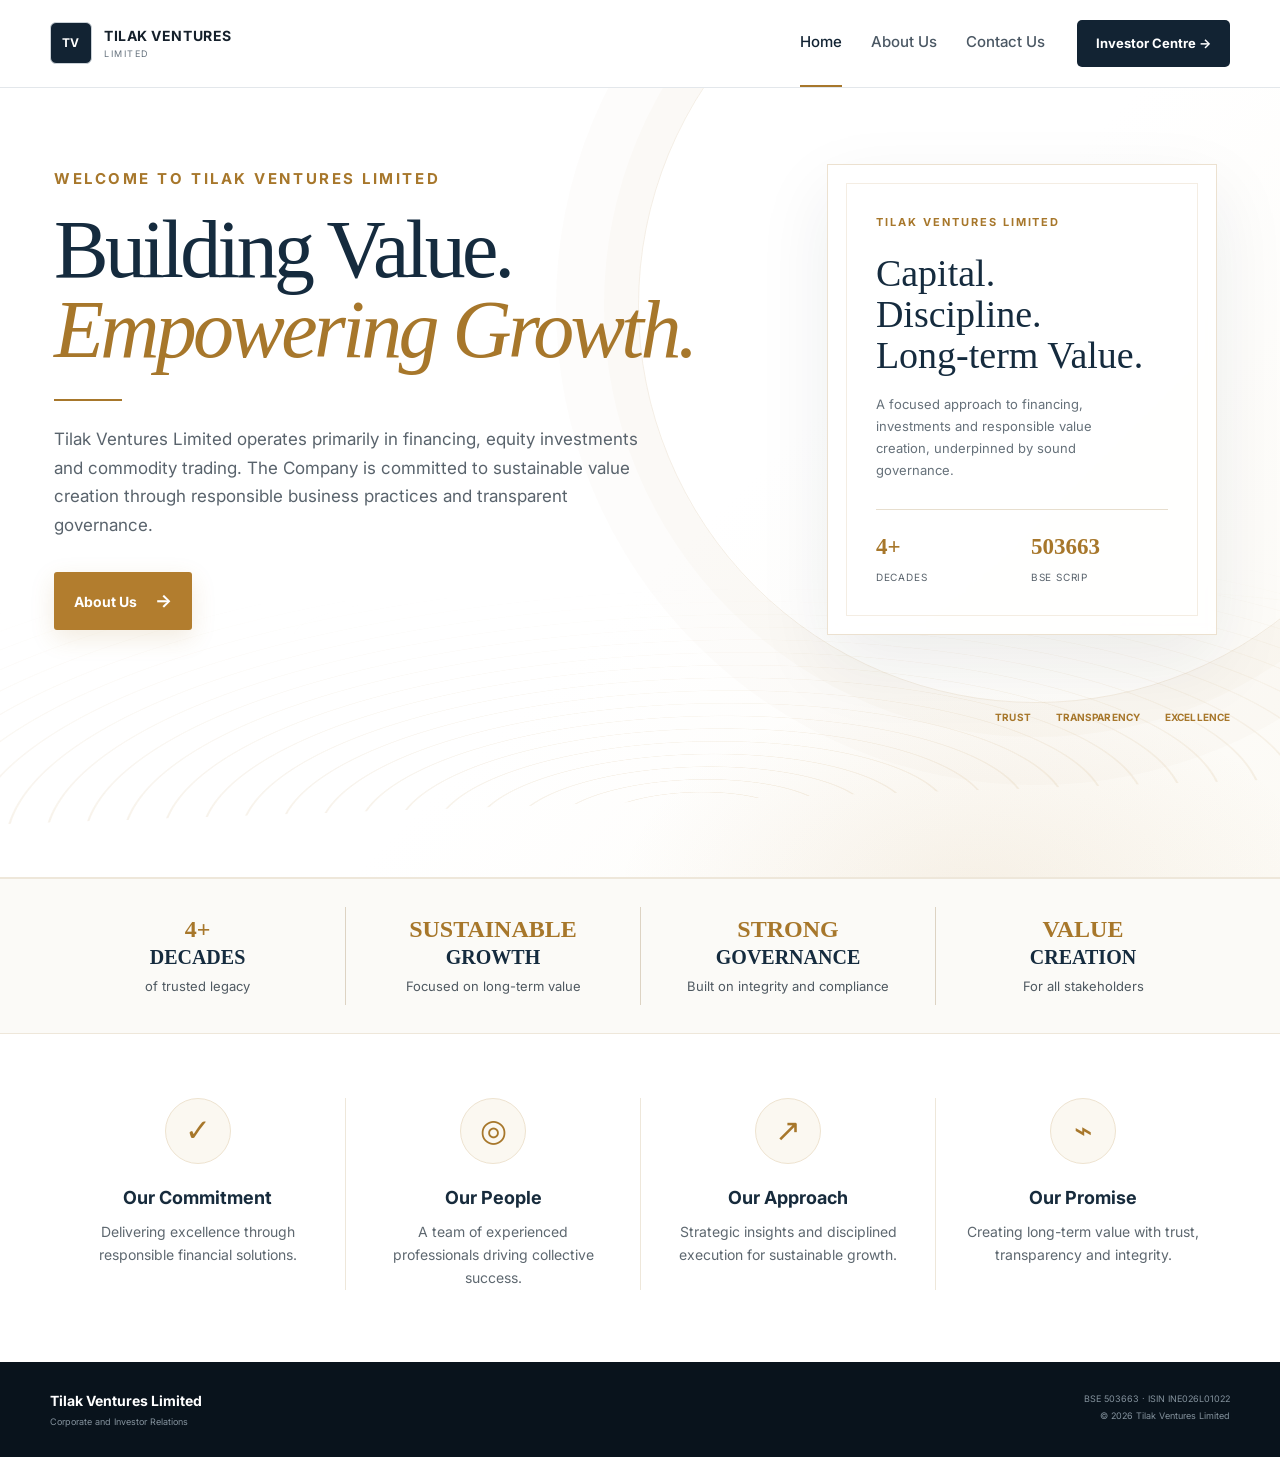
==== commit 8f4581c1: "Align homepage with final site navigation and About Us route" ====
--- a/index.html
+++ b/index.html
@@ -5,13 +5,13 @@
 <meta name="viewport" content="width=device-width,initial-scale=1">
 <title>Tilak Ventures Limited | Corporate and Investor Relations</title>
 <meta name="description" content="Tilak Ventures Limited — financing, equity investments and commodity trading, with corporate information, investor disclosures and governance resources.">
-<link rel="stylesheet" href="styles.css?v=20260812-home5">
-<link rel="stylesheet" href="home.css?v=20260812-home5">
+<link rel="stylesheet" href="styles.css?v=20260812-home6">
+<link rel="stylesheet" href="home.css?v=20260812-home6">
 </head>
 <body class="home-page">
 <header class="top"><div class="wrap nav">
 <a class="brand" href="index.html" aria-label="Tilak Ventures Limited home"><span class="mark">TV</span><span><b>TILAK VENTURES</b><small>LIMITED</small></span></a>
-<nav aria-label="Primary navigation"><a class="active" href="index.html">Home</a><a href="company.html">Company</a><a href="investors.html">Investors</a><a href="governance.html">Governance</a><a href="documents.html">Documents</a><a href="contact.html">Contact</a></nav>
+<nav aria-label="Primary navigation"><a class="active" href="index.html">Home</a><a href="about-us.html">About Us</a><a href="governance.html">Governance</a><a href="contact.html">Contact Us</a></nav>
 <a class="cta" href="investor-centre.html">Investor Centre <span>→</span></a>
 </div></header>
 <main>
@@ -21,7 +21,7 @@
 <h1>Building Value.<br><em>Empowering Growth.</em></h1>
 <span class="gold-rule" aria-hidden="true"></span>
 <p class="hero-description">Tilak Ventures Limited operates primarily in financing, equity investments and commodity trading. The Company is committed to sustainable value creation through responsible business practices and transparent governance.</p>
-<a class="primary-action" href="company.html">About the Company <span>→</span></a>
+<a class="primary-action" href="about-us.html">About Us <span>→</span></a>
 </div>
 <div class="hero-visual" aria-label="Tilak Ventures investment philosophy">
 <div class="hero-card">
--- a/styles.css
+++ b/styles.css
@@ -29,3 +29,12 @@
 
 @media(max-width:900px){.top .nav{min-height:78px;gap:22px}.top nav{gap:21px;font-size:15px}.top nav a{padding:28px 0}.top .brand b{font-size:13px}.top .brand small{font-size:8px}.top .brand .mark{width:40px;height:40px}.top .cta{font-size:12px;padding:12px 17px}}
 @media(max-width:520px){.top .nav{min-height:70px;gap:16px}.top .brand b{font-size:12px}.top .brand small{font-size:7px}.top .brand .mark{width:37px;height:37px}.top nav{gap:17px;font-size:15px}.top nav a{padding:24px 0}}
+
+/* Final primary navigation: Home · About Us · Governance · Contact Us · Investor Centre */
+.top nav a:nth-child(2){font-size:0}
+.top nav a:nth-child(2)::after{content:'About Us';font-size:15px}
+.top nav a:nth-child(3),.top nav a:nth-child(5){display:none!important}
+.top nav a:nth-child(6)::after{content:'Contact Us';font-size:15px}
+.top nav a:nth-child(6){font-size:0}
+.top .cta{font-size:13px}
+@media(max-width:900px){.top nav a:nth-child(2)::after,.top nav a:nth-child(6)::after{font-size:15px}}
--- a/home.css
+++ b/home.css
@@ -5,20 +5,19 @@
 .home-page .hero-content{position:relative;z-index:4;width:57%;max-width:760px;padding-left:4px}
 .home-page .hero-eyebrow{margin:0 0 22px;color:#a7772b;font-size:15px;font-weight:700;letter-spacing:.17em;line-height:1.3}
 .home-page .hero-content h1{margin:0;color:#152b3e;font-family:Georgia,'Times New Roman',serif;font-size:clamp(58px,6.1vw,92px);font-weight:500;line-height:.98;letter-spacing:-.045em}
-.home-page .hero-content h1 em{color:#a7772b;font-style:normal}
-.home-page .gold-rule{display:block;width:68px;height:2px;background:#a7772b;margin:28px 0 24px}
-.home-page .hero-description{max-width:610px;margin:0;color:#59636c;font-size:17px;line-height:1.7}
-.home-page .primary-action{display:inline-flex;align-items:center;gap:18px;margin-top:32px;padding:14px 20px;border-radius:3px;background:#b27d2e;color:#fff;text-decoration:none;font-size:14px;font-weight:700;box-shadow:0 8px 24px rgba(167,119,43,.15);transition:all .2s ease}
-.home-page .primary-action:hover{background:#996a25;transform:translateY(-1px)}.home-page .primary-action span{font-size:18px}
-.home-page .hero-values{position:relative;z-index:4;width:31%;margin-left:auto;padding:10px 0 10px 30px;border-left:2px solid #b27d2e;display:flex;flex-direction:column;align-items:flex-start}
-.home-page .hero-values span{font-family:Georgia,'Times New Roman',serif;color:#a7772b;font-size:24px;line-height:1.35;letter-spacing:.01em}.home-page .hero-values p{margin:12px 0 0;color:#4d5861;font-size:13px;line-height:1.6}
-.home-page .hero-waves{position:absolute;z-index:1;left:-8%;right:-8%;bottom:-75px;height:245px;opacity:.72;background:repeating-radial-gradient(ellipse at 53% 110%,transparent 0 18px,rgba(183,135,62,.15) 19px 20px,transparent 21px 34px);transform:rotate(-2deg) scaleX(1.15);mask-image:linear-gradient(to top,rgba(0,0,0,.95),transparent 90%)}
-.home-page .hero-waves:after{content:"";position:absolute;left:28%;right:-8%;top:30px;height:150px;border-top:1px solid rgba(183,135,62,.18);border-radius:50%;transform:rotate(4deg)}
-.home-page .home-stats{background:#fbfaf7;border-top:1px solid #eee7da;border-bottom:1px solid #eee7da}
-.home-page .stats-grid{display:grid;grid-template-columns:repeat(4,1fr);padding:28px 0}.home-page .stat{text-align:center;padding:8px 25px;border-left:1px solid #ddd3c3}.home-page .stat:first-child{border-left:0}.home-page .stat strong{display:block;color:#a7772b;font-family:Georgia,'Times New Roman',serif;font-size:24px;line-height:1.2;font-weight:600}.home-page .stat b{display:block;color:#152b3e;font-family:Georgia,'Times New Roman',serif;font-size:20px;line-height:1.35;font-weight:600}.home-page .stat span{display:block;margin-top:5px;color:#4f5961;font-size:13px}
+.home-page .hero-content h1 em{color:#a7772b;font-style:normal}.home-page .gold-rule{display:block;width:68px;height:2px;background:#a7772b;margin:28px 0 24px}.home-page .hero-description{max-width:610px;margin:0;color:#59636c;font-size:17px;line-height:1.7}
+.home-page .primary-action{display:inline-flex;align-items:center;gap:18px;margin-top:32px;padding:14px 20px;border-radius:3px;background:#b27d2e;color:#fff;text-decoration:none;font-size:14px;font-weight:700;box-shadow:0 8px 24px rgba(167,119,43,.15);transition:all .2s ease}.home-page .primary-action:hover{background:#996a25;transform:translateY(-1px)}.home-page .primary-action span{font-size:18px}
+.home-page .hero-values{position:relative;z-index:4;width:31%;margin-left:auto;padding:10px 0 10px 30px;border-left:2px solid #b27d2e;display:flex;flex-direction:column;align-items:flex-start}.home-page .hero-values span{font-family:Georgia,'Times New Roman',serif;color:#a7772b;font-size:24px;line-height:1.35;letter-spacing:.01em}.home-page .hero-values p{margin:12px 0 0;color:#4d5861;font-size:13px;line-height:1.6}
+.home-page .hero-waves{position:absolute;z-index:1;left:-8%;right:-8%;bottom:-75px;height:245px;opacity:.72;background:repeating-radial-gradient(ellipse at 53% 110%,transparent 0 18px,rgba(183,135,62,.15) 19px 20px,transparent 21px 34px);transform:rotate(-2deg) scaleX(1.15);mask-image:linear-gradient(to top,rgba(0,0,0,.95),transparent 90%)}.home-page .hero-waves:after{content:"";position:absolute;left:28%;right:-8%;top:30px;height:150px;border-top:1px solid rgba(183,135,62,.18);border-radius:50%;transform:rotate(4deg)}
+.home-page .home-stats{background:#fbfaf7;border-top:1px solid #eee7da;border-bottom:1px solid #eee7da}.home-page .stats-grid{display:grid;grid-template-columns:repeat(4,1fr);padding:28px 0}.home-page .stat{text-align:center;padding:8px 25px;border-left:1px solid #ddd3c3}.home-page .stat:first-child{border-left:0}.home-page .stat strong{display:block;color:#a7772b;font-family:Georgia,'Times New Roman',serif;font-size:24px;line-height:1.2;font-weight:600}.home-page .stat b{display:block;color:#152b3e;font-family:Georgia,'Times New Roman',serif;font-size:20px;line-height:1.35;font-weight:600}.home-page .stat span{display:block;margin-top:5px;color:#4f5961;font-size:13px}
 .home-page .home-pillars{background:#fff}.home-page .pillars-grid{display:grid;grid-template-columns:repeat(4,1fr);padding:64px 0 72px}.home-page .pillar{text-align:center;padding:0 30px;border-left:1px solid #eee7da}.home-page .pillar:first-child{border-left:0}.home-page .pillar-icon{width:66px;height:66px;margin:0 auto 22px;border-radius:50%;display:grid;place-items:center;background:#fbf8f1;border:1px solid #eee3d0;color:#a7772b;font-family:Georgia,'Times New Roman',serif;font-size:31px}.home-page .pillar h2{margin:0;color:#172b3c;font-size:18px;line-height:1.35;font-weight:700}.home-page .pillar p{max-width:245px;margin:10px auto 0;color:#5e6870;font-size:14px;line-height:1.65}
-/* Keep homepage navigation and typography aligned with the rest of the site. */
 .top .nav{min-height:82px}.top nav{font-size:15px;gap:29px}.top nav a{padding:30px 0}.top .cta{font-size:13px}
-@media(max-width:1000px){.home-page .home-hero-inner{padding:68px 0 100px}.home-page .hero-content{width:61%}.home-page .hero-values{width:30%}.home-page .hero-content h1{font-size:clamp(52px,6.8vw,74px)}.home-page .hero-description{font-size:15px}.home-page .hero-values span{font-size:20px}.home-page .stat{padding:8px 15px}}
-@media(max-width:800px){.home-page .home-hero-inner{display:block;min-height:0;padding:62px 0 90px}.home-page .hero-content{width:100%;max-width:720px}.home-page .hero-values{width:max-content;max-width:90%;margin:48px 0 0;padding-left:22px}.home-page .hero-values span{font-size:21px}.home-page .stats-grid,.home-page .pillars-grid{grid-template-columns:repeat(2,1fr)}.home-page .stat:nth-child(3),.home-page .stat:nth-child(4){margin-top:12px}.home-page .stat:nth-child(3){border-left:0}.home-page .pillar:nth-child(3),.home-page .pillar:nth-child(4){margin-top:40px}.home-page .pillar:nth-child(3){border-left:0}}
-@media(max-width:560px){.home-page .home-hero-inner{padding:50px 0 72px}.home-page .hero-eyebrow{font-size:11px;letter-spacing:.13em}.home-page .hero-content h1{font-size:48px}.home-page .hero-description{font-size:14px;line-height:1.65}.home-page .hero-values{margin-top:38px}.home-page .hero-values span{font-size:18px}.home-page .stats-grid,.home-page .pillars-grid{grid-template-columns:1fr}.home-page .stat,.home-page .stat:nth-child(3),.home-page .pillar,.home-page .pillar:nth-child(3){border-left:0;border-top:1px solid #eee7da;padding-top:20px}.home-page .stat:first-child,.home-page .pillar:first-child{border-top:0}.home-page .stat:nth-child(n+2),.home-page .pillar:nth-child(n+2){margin-top:0}.home-page .pillar{padding-bottom:28px}.home-page .pillars-grid{padding:42px 0}.home-page .hero-waves{bottom:-50px}}
+/* Premium homepage hero: CSS/vector only, so it stays sharp on 4K displays. */
+.home-page .home-hero{background:linear-gradient(135deg,#fff 0%,#fff 55%,#fcfaf5 100%)}
+.home-page .home-hero:before{content:"";position:absolute;right:-12vw;top:-20vh;width:62vw;height:62vw;border:1px solid rgba(167,119,43,.12);border-radius:50%;box-shadow:0 0 0 34px rgba(167,119,43,.025),0 0 0 82px rgba(167,119,43,.018);pointer-events:none}.home-page .home-hero:after{content:"";position:absolute;right:-5vw;bottom:-30%;width:58vw;height:55%;background:radial-gradient(ellipse at center,rgba(183,135,62,.10),rgba(183,135,62,0) 68%);pointer-events:none}
+.home-page .home-hero-inner{display:grid;grid-template-columns:minmax(0,1.25fr) minmax(330px,.75fr);gap:70px;align-items:center;min-height:600px;padding:76px 0 92px}.home-page .hero-content{width:auto}.home-page .hero-content h1{font-size:clamp(62px,6.4vw,94px)}.home-page .hero-content h1 em{font-style:italic}
+.home-page .hero-visual{position:relative;z-index:4;min-height:390px;display:flex;align-items:center;justify-content:center}.home-page .hero-card{position:relative;width:min(390px,100%);aspect-ratio:1/1;display:flex;flex-direction:column;justify-content:center;padding:48px;border:1px solid rgba(167,119,43,.22);background:rgba(255,255,255,.76);box-shadow:0 28px 70px rgba(31,43,54,.08);backdrop-filter:blur(5px)}.home-page .hero-card:before{content:"";position:absolute;inset:18px;border:1px solid rgba(167,119,43,.13);pointer-events:none}.home-page .hero-card .label{position:relative;color:#a7772b;font-size:11px;letter-spacing:.18em;font-weight:700;margin-bottom:22px}.home-page .hero-card h2{position:relative;margin:0;color:#152b3e;font-family:Georgia,'Times New Roman',serif;font-size:38px;line-height:1.08;font-weight:500}.home-page .hero-card p{position:relative;margin:17px 0 28px;color:#66717a;font-size:13px;line-height:1.7;max-width:270px}.home-page .hero-metrics{position:relative;display:grid;grid-template-columns:repeat(2,1fr);border-top:1px solid #e7dece;padding-top:18px;gap:18px}.home-page .hero-metrics strong{display:block;color:#a7772b;font-family:Georgia,'Times New Roman',serif;font-size:23px}.home-page .hero-metrics span{display:block;margin-top:3px;color:#59636c;font-size:10px;letter-spacing:.08em;text-transform:uppercase}
+.home-page .hero-values{position:absolute;right:0;bottom:-8px;width:auto;margin:0;padding:10px 0;display:flex;flex-direction:row;gap:25px;border-left:0;color:#a7772b;font-family:Inter,Arial,sans-serif;font-size:10px;font-weight:700;letter-spacing:.15em}.home-page .hero-values span{font-family:Inter,Arial,sans-serif;font-size:10px}.home-page .hero-values p{display:none}
+@media(max-width:1000px){.home-page .home-hero-inner{grid-template-columns:1fr;gap:35px;padding:68px 0 100px}.home-page .hero-content{max-width:760px}.home-page .hero-visual{justify-content:flex-start;min-height:0}.home-page .hero-card{width:390px}.home-page .hero-values{position:relative;right:auto;bottom:auto;margin-top:-8px}.home-page .hero-content h1{font-size:clamp(54px,7vw,78px)}.home-page .hero-description{font-size:15px}.home-page .stat{padding:8px 15px}}
+@media(max-width:800px){.home-page .home-hero-inner{display:block;min-height:0;padding:58px 0 82px}.home-page .hero-card{width:min(390px,100%)}.home-page .hero-values{width:max-content;max-width:90%;margin:38px 0 0}.home-page .stats-grid,.home-page .pillars-grid{grid-template-columns:repeat(2,1fr)}.home-page .stat:nth-child(3),.home-page .stat:nth-child(4){margin-top:12px}.home-page .stat:nth-child(3){border-left:0}.home-page .pillar:nth-child(3),.home-page .pillar:nth-child(4){margin-top:40px}.home-page .pillar:nth-child(3){border-left:0}}
+@media(max-width:560px){.home-page .home-hero-inner{padding:48px 0 70px}.home-page .hero-eyebrow{font-size:11px;letter-spacing:.13em}.home-page .hero-content h1{font-size:48px}.home-page .hero-description{font-size:14px;line-height:1.65}.home-page .hero-card{padding:38px}.home-page .hero-card h2{font-size:31px}.home-page .hero-values{gap:14px;flex-wrap:wrap}.home-page .stats-grid,.home-page .pillars-grid{grid-template-columns:1fr}.home-page .stat,.home-page .stat:nth-child(3),.home-page .pillar,.home-page .pillar:nth-child(3){border-left:0;border-top:1px solid #eee7da;padding-top:20px}.home-page .stat:first-child,.home-page .pillar:first-child{border-top:0}.home-page .stat:nth-child(n+2),.home-page .pillar:nth-child(n+2){margin-top:0}.home-page .pillar{padding-bottom:28px}.home-page .pillars-grid{padding:42px 0}.home-page .hero-waves{bottom:-50px}}
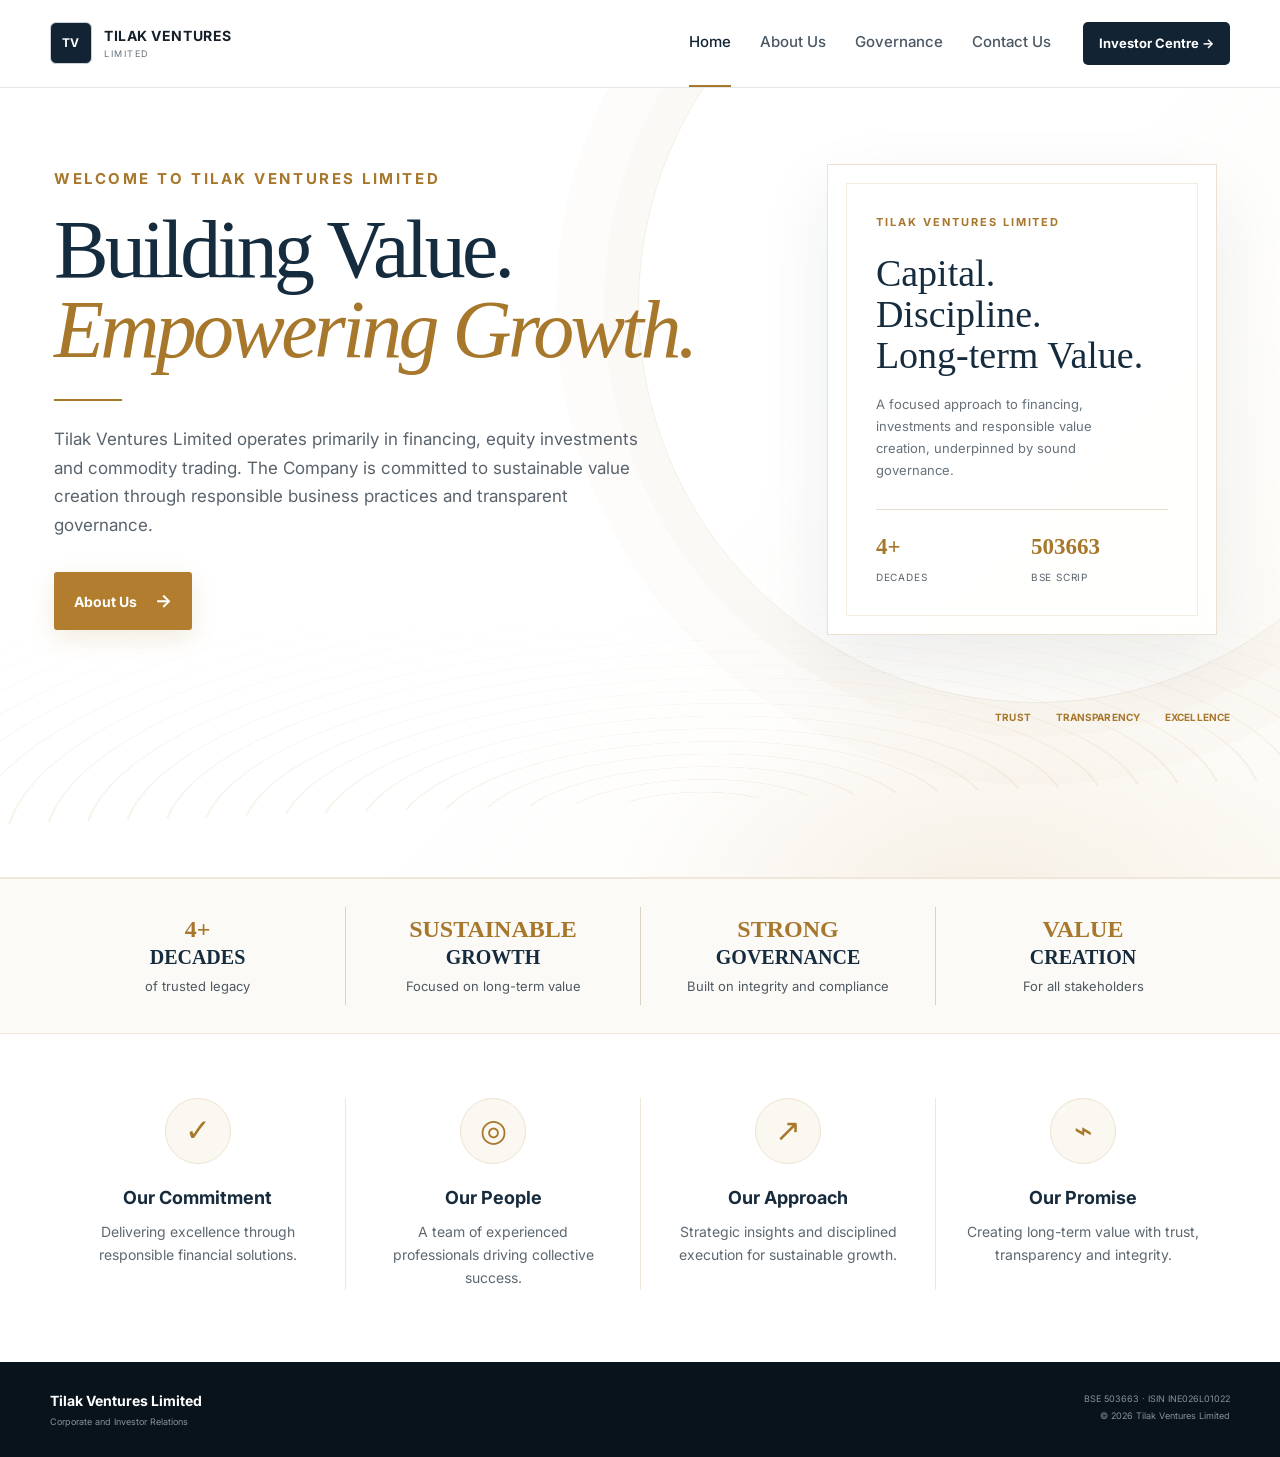
==== commit 24a392f4: "Fix investor complaints feed and responsive mobile layout" ====
--- a/index.html
+++ b/index.html
@@ -42,4 +42,5 @@
 </div></section>
 </main>
 <footer><div class="wrap foot"><div><b>Tilak Ventures Limited</b><small>Corporate and Investor Relations</small></div><div class="foot-right"><small>BSE 503663 · ISIN INE026L01022</small><small>© 2026 Tilak Ventures Limited</small></div></div></footer>
+<script src="mobile-nav.js?v=20260812-responsive1"></script>
 </body></html>
--- a/styles.css
+++ b/styles.css
@@ -1,40 +1,12 @@
 @import url('https://fonts.googleapis.com/css2?family=Inter:wght@400;500;600;700&display=swap');
-:root{--ink:#15202b;--muted:#65717d;--line:#e3e7eb;--soft:#f5f7f8;--navy:#122333;--navy2:#0d1a25;--gold:#a7772b;--white:#fff;--max:1180px}*{box-sizing:border-box}html{scroll-behavior:smooth}body{margin:0;color:var(--ink);font-family:Inter,Arial,sans-serif;font-size:14px;line-height:1.65;background:#fff;-webkit-font-smoothing:antialiased}a{text-decoration:none;color:inherit}.wrap{width:min(var(--max),calc(100% - 48px));margin:auto}.top{position:sticky;top:0;z-index:50;background:rgba(255,255,255,.97);backdrop-filter:blur(14px);border-bottom:1px solid var(--line)}.nav{min-height:76px;display:flex;align-items:center;gap:28px}.brand{display:flex;align-items:center;gap:11px;margin-right:auto}.brand .mark{width:39px;height:39px;border:1px solid #cad1d7;border-radius:6px;background:var(--navy);color:#fff;display:grid;place-items:center;font-weight:700;font-size:11px;letter-spacing:.04em}.brand b,.brand small{display:block;line-height:1.05}.brand b{font-size:13px;letter-spacing:.035em}.brand small{font-size:8px;color:var(--muted);letter-spacing:.17em;margin-top:5px}nav{display:flex;gap:25px;font-size:12px;color:#4e5963}nav a{padding:28px 0;border-bottom:2px solid transparent}nav a:hover,nav a.active{color:var(--navy);border-color:var(--gold)}.cta{background:var(--navy);color:#fff;padding:11px 16px;border-radius:5px;font-size:11px;font-weight:700;white-space:nowrap}.marketbar{background:var(--navy);color:#dce4ea;font-size:10px;letter-spacing:.02em}.marketbar-inner{min-height:34px;display:flex;align-items:center;gap:22px}.marketbar b{color:#fff}.marketbar-right{margin-left:auto;color:#b9c5ce}.hero{padding:78px 0 70px;background:linear-gradient(115deg,#f7f8f9 0%,#fff 62%);border-bottom:1px solid var(--line)}.hero-grid{display:grid;grid-template-columns:1.12fr .88fr;gap:80px;align-items:center}.kicker{font-size:10px;letter-spacing:.17em;font-weight:700;color:var(--gold);margin:0 0 13px}.hero h1{font-size:clamp(44px,5.3vw,68px);line-height:1.04;letter-spacing:-.055em;margin:0 0 22px;font-weight:700}.lead{font-size:16px;color:#596672;max-width:650px;margin:0}.buttons{display:flex;gap:10px;margin-top:28px;flex-wrap:wrap}.btn{display:inline-flex;gap:16px;align-items:center;padding:12px 17px;border-radius:5px;font-size:11px;font-weight:700}.btn.dark{background:var(--navy);color:#fff}.btn.light{border:1px solid #cfd6dc;background:#fff}.btn span,.text-link span,.contact-action span{color:var(--gold);font-size:14px}.hero-meta{display:flex;flex-wrap:wrap;gap:20px;margin-top:27px;color:#78838d;font-size:9px}.hero-meta b{color:#3e4a54;margin-right:5px}.hero-panel{background:#fff;border:1px solid #dfe4e8;border-radius:9px;padding:29px 30px;box-shadow:0 20px 50px rgba(18,35,51,.08)}.panel-top{display:flex;align-items:center;gap:8px;font-size:9px;letter-spacing:.15em;color:var(--gold);font-weight:700}.status-dot{width:7px;height:7px;border-radius:50%;background:var(--gold)}.hero-panel h2{font-size:25px;line-height:1.2;letter-spacing:-.035em;margin:19px 0 18px}.panel-list{border-top:1px solid var(--line)}.panel-list a{display:flex;justify-content:space-between;align-items:center;padding:13px 0;border-bottom:1px solid var(--line);font-size:11px;font-weight:600}.panel-list b{font-size:13px;color:var(--gold)}.panel-link{display:flex;justify-content:space-between;margin-top:17px;padding-top:2px;font-size:10px;font-weight:700}.panel-link span{color:var(--gold);font-size:14px}.quick{background:#fff;border-bottom:1px solid var(--line)}.quick-grid{display:grid;grid-template-columns:repeat(4,1fr)}.quick-grid a{position:relative;padding:21px 22px;border-right:1px solid var(--line)}.quick-grid a:first-child{padding-left:0}.quick-grid a:last-child{border-right:0}.quick-grid span,.quick-grid b,.quick-grid small,.quick-grid strong{display:block}.quick-grid span{font-size:8px;color:var(--gold);font-weight:700}.quick-grid b{font-size:12px;margin-top:4px}.quick-grid small{font-size:9px;color:var(--muted);margin-top:2px}.quick-grid strong{position:absolute;right:18px;bottom:20px;color:var(--gold);font-size:13px}.company-intro{padding:68px 0;background:#fff;border-bottom:1px solid var(--line)}.company-grid{display:grid;grid-template-columns:.82fr 1.18fr;gap:90px;align-items:start}.section{padding:86px 0}.section h2,.contact h2{font-size:38px;line-height:1.13;letter-spacing:-.045em;margin:0 0 15px}.section p,.contact p{color:#58646f;font-size:13px}.section-tag{font-size:10px!important;text-transform:uppercase;letter-spacing:.13em;color:var(--gold)!important;font-weight:700}.text-link{font-size:10px;font-weight:700}.grey{background:var(--soft)}.section-head{display:flex;justify-content:space-between;gap:40px;align-items:end}.section-head h2{margin-bottom:0}.intro{max-width:710px;margin:17px 0 30px}.tiles{display:grid;grid-template-columns:repeat(3,1fr);gap:12px}.tiles a{background:#fff;border:1px solid var(--line);border-radius:7px;padding:20px;min-height:158px;display:flex;flex-direction:column;transition:.18s ease}.tiles a:hover{transform:translateY(-2px);border-color:#cbd2d8;box-shadow:0 12px 30px rgba(18,35,51,.06)}.tiles b{font-size:8px;color:var(--gold)}.tiles strong{font-size:13px;margin-top:16px}.tiles small{color:var(--muted);font-size:10px;margin-top:4px}.tiles span{margin-top:auto;padding-top:15px;font-size:9px;font-weight:700}.documents{background:#fff}.section-note{max-width:420px;margin:0!important;font-size:11px!important;color:var(--muted)!important}.doc-grid{display:grid;grid-template-columns:repeat(2,1fr);border-top:1px solid var(--line);margin-top:36px}.doc-grid a{display:grid;grid-template-columns:38px 1fr 18px;gap:14px;align-items:center;padding:19px 0;border-bottom:1px solid var(--line);font-size:11px}.doc-grid a:nth-child(odd){margin-right:40px}.doc-grid a:nth-child(even){margin-left:40px}.doc-icon{width:31px;height:31px;border:1px solid var(--line);border-radius:5px;display:grid;place-items:center;color:var(--gold);font-size:8px;font-weight:700}.doc-grid strong,.doc-grid small{display:block}.doc-grid small{color:var(--muted);font-size:9px;margin-top:2px}.arrow{color:var(--gold);font-size:14px}.document-note{margin-top:23px;padding:16px 18px;background:var(--soft);border:1px solid var(--line);border-radius:7px;display:flex;gap:18px;font-size:10px}.document-note b{white-space:nowrap}.document-note span{color:var(--muted)}.governance{background:#fafafa}.links{border-top:1px solid var(--line)}.links a{display:flex;justify-content:space-between;padding:14px 0;border-bottom:1px solid var(--line);font-size:12px;font-weight:600}.links a span{color:var(--gold);font-size:14px}.contact{background:var(--navy2);color:#fff;padding:78px 0}.contact .kicker{color:#c99a4e}.contact h2{color:#fff}.contact p{color:#b6c1ca}.contact-action{display:inline-flex;gap:12px;margin-top:10px;font-size:10px;font-weight:700;border-bottom:1px solid #43525f;padding-bottom:5px}.contact-card{border:1px solid #304252;border-radius:8px;padding:25px}.contact-card p{font-size:11px}.contact-card a{color:#fff;text-decoration:underline}.contact-tags{display:flex;gap:7px;flex-wrap:wrap;margin-top:18px}.contact-tags span{border:1px solid #304252;border-radius:4px;padding:5px 7px;color:#b6c1ca;font-size:8px}footer{background:#09131c;color:#fff;padding:27px 0}.foot{display:flex;justify-content:space-between;gap:30px}.foot b,.foot small{display:block}.foot small{color:#84929d;font-size:9px;margin-top:3px}.foot-right{text-align:right}
-
-/* Site-wide typography and navigation refinement */
-h1,h2,h3,h4{font-family:Inter,Arial,sans-serif;color:var(--ink);font-weight:700}p,li{font-family:Inter,Arial,sans-serif}button,input,select{font-family:Inter,Arial,sans-serif}.page h1,.archive h1{font-size:clamp(42px,4.2vw,54px);font-weight:700}.page h2,.archive h2{font-weight:700}.page-lead,.archive-intro,.lead{font-size:14px;line-height:1.75}.menu-btn,.nav-dropdown,.menu-trigger,.menu-dropdown{display:none!important}
-@media(max-width:900px){nav{display:flex;gap:16px;overflow-x:auto;white-space:nowrap;scrollbar-width:none}nav::-webkit-scrollbar{display:none}nav a{padding:26px 0}.cta{display:none}.nav{gap:18px}.brand{flex-shrink:0}.marketbar-right{display:none}.hero-grid,.company-grid,.two{grid-template-columns:1fr}.hero{padding:60px 0}.quick-grid{grid-template-columns:repeat(2,1fr)}.quick-grid a:nth-child(2){border-right:0}.quick-grid a:nth-child(3){padding-left:0}.section{padding:65px 0}.section h2,.contact h2{font-size:33px}.section-head{align-items:start;flex-direction:column;gap:12px}.doc-grid{grid-template-columns:1fr}.doc-grid a:nth-child(odd),.doc-grid a:nth-child(even){margin:0}.document-note{flex-direction:column;gap:4px}.foot{flex-direction:column}.foot-right{text-align:left}.page h1,.archive h1{font-size:40px}}
+:root{--ink:#15202b;--muted:#65717d;--line:#e3e7eb;--soft:#f5f7f8;--navy:#122333;--navy2:#0d1a25;--gold:#a7772b;--white:#fff;--max:1180px}*{box-sizing:border-box}html{scroll-behavior:smooth}body{margin:0;color:var(--ink);font-family:Inter,Arial,sans-serif;font-size:14px;line-height:1.65;background:#fff;-webkit-font-smoothing:antialiased}a{text-decoration:none;color:inherit}.wrap{width:min(var(--max),calc(100% - 48px));margin:auto}.top{position:sticky;top:0;z-index:50;background:rgba(255,255,255,.97);backdrop-filter:blur(14px);border-bottom:1px solid var(--line)}.nav{min-height:76px;display:flex;align-items:center;gap:28px}.brand{display:flex;align-items:center;gap:11px;margin-right:auto}.brand .mark{width:39px;height:39px;border:1px solid #cad1d7;border-radius:6px;background:var(--navy);color:#fff;display:grid;place-items:center;font-weight:700;font-size:11px;letter-spacing:.04em}.brand b,.brand small{display:block;line-height:1.05}.brand b{font-size:13px;letter-spacing:.035em}.brand small{font-size:8px;color:var(--muted);letter-spacing:.17em;margin-top:5px}nav{display:flex;gap:25px;font-size:12px;color:#4e5963}nav a{padding:28px 0;border-bottom:2px solid transparent}nav a:hover,nav a.active{color:var(--navy);border-color:var(--gold)}.cta{background:var(--navy);color:#fff;padding:11px 16px;border-radius:5px;font-size:11px;font-weight:700;white-space:nowrap}.marketbar{background:var(--navy);color:#dce4ea;font-size:10px;letter-spacing:.02em}.marketbar-inner{min-height:34px;display:flex;align-items:center;gap:22px}.marketbar b{color:#fff}.marketbar-right{margin-left:auto;color:#b9c5ce}.hero{padding:78px 0 70px;background:linear-gradient(115deg,#f7f8f9 0%,#fff 62%);border-bottom:1px solid var(--line)}.hero-grid{display:grid;grid-template-columns:1.12fr .88fr;gap:80px;align-items:center}.kicker{font-size:10px;letter-spacing:.17em;font-weight:700;color:var(--gold);margin:0 0 13px}.hero h1{font-size:clamp(44px,5.3vw,68px);line-height:1.04;letter-spacing:-.055em;margin:0 0 22px;font-weight:700}.lead{font-size:16px;color:#596672;max-width:650px;margin:0}.buttons{display:flex;gap:10px;margin-top:28px;flex-wrap:wrap}.btn{display:inline-flex;gap:16px;align-items:center;padding:12px 17px;border-radius:5px;font-size:11px;font-weight:700}.btn.dark{background:var(--navy);color:#fff}.btn.light{border:1px solid #cfd6dc;background:#fff}.btn span,.text-link span,.contact-action span{color:var(--gold);font-size:14px}.hero-meta{display:flex;flex-wrap:wrap;gap:20px;margin-top:27px;color:#78838d;font-size:9px}.hero-meta b{color:#3e4a54;margin-right:5px}.hero-panel{background:#fff;border:1px solid #dfe4e8;border-radius:9px;padding:29px 30px;box-shadow:0 20px 50px rgba(18,35,51,.08)}.panel-top{display:flex;align-items:center;gap:8px;font-size:9px;letter-spacing:.15em;color:var(--gold);font-weight:700}.status-dot{width:7px;height:7px;border-radius:50%;background:var(--gold)}.hero-panel h2{font-size:25px;line-height:1.2;letter-spacing:-.035em;margin:19px 0 18px}.panel-list{border-top:1px solid var(--line)}.panel-list a{display:flex;justify-content:space-between;align-items:center;padding:13px 0;border-bottom:1px solid var(--line);font-size:11px;font-weight:600}.panel-list b{font-size:13px;color:var(--gold)}.panel-link{display:flex;justify-content:space-between;margin-top:17px;padding-top:2px;font-size:10px;font-weight:700}.panel-link span{color:var(--gold);font-size:14px}.quick{background:#fff;border-bottom:1px solid var(--line)}.quick-grid{display:grid;grid-template-columns:repeat(4,1fr)}.quick-grid a{position:relative;padding:21px 22px;border-right:1px solid var(--line)}.quick-grid a:first-child{padding-left:0}.quick-grid a:last-child{border-right:0}.quick-grid span,.quick-grid b,.quick-grid small,.quick-grid strong{display:block}.quick-grid span{font-size:8px;color:var(--gold);font-weight:700}.quick-grid b{font-size:12px;margin-top:4px}.quick-grid small{font-size:9px;color:var(--muted);margin-top:2px}.quick-grid strong{position:absolute;right:18px;bottom:20px;color:var(--gold);font-size:13px}.company-intro{padding:68px 0;background:#fff;border-bottom:1px solid var(--line)}.company-grid{display:grid;grid-template-columns:.82fr 1.18fr;gap:90px;align-items:start}.section{padding:86px 0}.section h2,.contact h2{font-size:38px;line-height:1.13;letter-spacing:-.045em;margin:0 0 15px}.section p,.contact p{color:#58646f;font-size:13px}.section-tag{font-size:10px!important;text-transform:uppercase;letter-spacing:.13em;color:var(--gold)!important;font-weight:700}.text-link{font-size:10px;font-weight:700}.grey{background:var(--soft)}.section-head{display:flex;justify-content:space-between;gap:40px;align-items:end}.section-head h2{margin-bottom:0}.intro{max-width:710px;margin:17px 0 30px}.tiles{display:grid;grid-template-columns:repeat(3,1fr);gap:12px}.tiles a{background:#fff;border:1px solid var(--line);border-radius:7px;padding:20px;min-height:158px;display:flex;flex-direction:column;transition:.18s ease}.tiles a:hover{transform:translateY(-2px);border-color:#cbd2d8;box-shadow:0 12px 30px rgba(18,35,51,.06)}.tiles b{font-size:8px;color:var(--gold)}.tiles strong{font-size:13px;margin-top:16px}.tiles small{color:var(--muted);font-size:10px;margin-top:4px}.tiles span{margin-top:auto;padding-top:15px;font-size:9px;font-weight:700}.documents{background:#fff}.section-note{max-width:420px;margin:0!important;font-size:11px!important;color:var(--muted)!important}.doc-grid{display:grid;grid-template-columns:repeat(2,1fr);border-top:1px solid var(--line);margin-top:36px}.doc-grid a{display:grid;grid-template-columns:38px 1fr 18px;gap:14px;align-items:center;padding:19px 0;border-bottom:1px solid var(--line);font-size:11px}.doc-grid a:nth-child(odd){margin-right:40px}.doc-grid a:nth-child(even){margin-left:40px}.doc-icon{width:31px;height:31px;border:1px solid var(--line);border-radius:5px;display:grid;place-items:center;color:var(--gold);font-size:8px;font-weight:700}.doc-grid strong,.doc-grid small{display:block}.doc-grid small{color:var(--muted);font-size:9px;margin-top:2px}.arrow{color:var(--gold);font-size:14px}.document-note{margin-top:23px;padding:16px 18px;background:var(--soft);border:1px solid var(--line);border-radius:7px;display:flex;gap:18px;font-size:10px}.document-note b{white-space:nowrap}.document-note span{color:var(--muted)}.governance{background:#fafafa}.links{border-top:1px solid var(--line)}.links a{display:flex;justify-content:space-between;padding:14px 0;border-bottom:1px solid var(--line);font-size:12px;font-weight:600}.links a span{color:var(--gold);font-size:14px}.contact{background:var(--navy2);color:#fff;padding:78px 0}.contact .kicker{color:#c99a4e}.contact h2{color:#fff}.contact p{color:#b6c1ca}.contact-action{display:inline-flex;gap:12px;margin-top:10px;font-size:10px;font-weight:700;border-bottom:1px solid #43525f;padding-bottom:5px}.contact-card{border:1px solid #304252;border-radius:8px;padding:25px}.contact-card p{font-size:11px}.contact-card a{color:#fff;text-decoration:underline}.contact-tags{display:flex;gap:7px;flex-wrap:wrap;margin-top:18px}.contact-tags span{border:1px solid #304252;border-radius:4px;padding:5px 7px;color:#b6c1ca;font-size:8px}footer{background:#09131c;color:#fff;padding:27px 0}.foot{display:flex;justify-content:space-between;gap:30px}.foot b,.foot small{display:block}.foot small{color:#84929d;font-size:9px;margin-top:3px}.foot-right{text-align:right}.page h1,.archive h1{font-size:clamp(42px,4.2vw,54px);font-weight:700}.page h2,.archive h2{font-weight:700}.page-lead,.archive-intro,.lead{font-size:14px;line-height:1.75}.menu-btn,.nav-dropdown,.menu-trigger,.menu-dropdown{display:none!important}
+@media(max-width:900px){nav{display:flex;gap:16px;overflow-x:auto;white-space:nowrap;scrollbar-width:none}nav::-webkit-scrollbar{display:none}.cta{display:none}.nav{gap:18px}.brand{flex-shrink:0}.marketbar-right{display:none}.hero-grid,.company-grid,.two{grid-template-columns:1fr}.hero{padding:60px 0}.quick-grid{grid-template-columns:repeat(2,1fr)}.quick-grid a:nth-child(2){border-right:0}.quick-grid a:nth-child(3){padding-left:0}.section{padding:65px 0}.section h2,.contact h2{font-size:33px}.section-head{align-items:start;flex-direction:column;gap:12px}.doc-grid{grid-template-columns:1fr}.doc-grid a:nth-child(odd),.doc-grid a:nth-child(even){margin:0}.document-note{flex-direction:column;gap:4px}.foot{flex-direction:column}.foot-right{text-align:left}.page h1,.archive h1{font-size:40px}}
 @media(max-width:520px){.wrap{width:min(var(--max),calc(100% - 32px))}.nav{min-height:68px;gap:14px}.brand b{font-size:11px}.brand small{font-size:7px}.brand .mark{width:36px;height:36px}nav{gap:14px;font-size:11px}.hero h1{font-size:43px}.hero-meta{gap:8px;flex-direction:column}.marketbar-inner{gap:10px;font-size:8px}.quick-grid{grid-template-columns:1fr}.quick-grid a,.quick-grid a:nth-child(3){padding-left:0;border-right:0;border-bottom:1px solid var(--line)}.quick-grid a:last-child{border-bottom:0}.hero-panel{padding:23px}.section h2,.contact h2{font-size:30px}}
-
-/* Homepage: one clean landing screen. All investor content remains behind the top navigation. */
 .home-page{overflow:hidden;height:100vh}.home-page .top{position:relative}.home-page .home-hero{height:calc(100vh - 110px);min-height:600px;padding:0;border-bottom:0;overflow:hidden;background:linear-gradient(112deg,#f7f8f9 0%,#fff 56%,#f7f9fb 100%)}.home-page .home-hero .hero-grid{height:100%;grid-template-columns:1fr 1.08fr;gap:20px}.home-page .hero-copy{position:relative;z-index:2;padding-left:2px}.home-page .hero-copy h1{font-size:clamp(58px,6vw,88px);line-height:.98;letter-spacing:-.065em;margin:0 0 22px}.home-page .hero-rule{display:block;width:58px;height:3px;background:var(--gold);margin-bottom:28px}.home-page .hero-copy .lead{max-width:540px;font-size:17px;line-height:1.75}.home-page .buttons{margin-top:30px}.home-page .hero-building{height:100%;display:flex;align-items:stretch;justify-content:flex-end;position:relative;overflow:hidden}.home-page .hero-building:before{content:"";position:absolute;inset:0;z-index:1;background:linear-gradient(90deg,#f7f8f9 0%,rgba(247,248,249,.78) 15%,rgba(247,248,249,0) 45%);pointer-events:none}.home-page .hero-building img{width:100%;height:100%;object-fit:cover;object-position:left center;opacity:.92;transform:scale(1.05)}
 @media(max-width:900px){.home-page{height:auto;min-height:100vh;overflow:auto}.home-page .home-hero{height:auto;min-height:calc(100vh - 110px);padding:55px 0 40px}.home-page .home-hero .hero-grid{height:auto;grid-template-columns:1fr;gap:28px}.home-page .hero-copy h1{font-size:54px}.home-page .hero-building{height:300px}.home-page nav{display:flex}}
 @media(max-width:520px){.home-page .hero-copy h1{font-size:47px}.home-page .hero-copy .lead{font-size:15px}.home-page .hero-building{height:240px}}
-
-/* Header readability: one consistent 15px navigation scale on every page */
-.top .nav{min-height:82px;gap:32px}
-.top .brand{gap:12px}
-.top .brand .mark{width:42px;height:42px;font-size:12px}
-.top .brand b{font-size:14px;letter-spacing:.04em}
-.top .brand small{font-size:9px;letter-spacing:.17em;margin-top:5px}
-.top nav{gap:29px;font-size:15px;font-weight:500;color:#4b5864}
-.top nav a{padding:30px 0}
-.top .cta{padding:13px 19px;font-size:13px}
-
-/* Tighter page start: reduce the visual gap between navigation and page content. */
-.top + .page{padding-top:44px!important}
-.top + .documents-page{padding-top:42px!important}
-.top + .archive{padding-top:42px!important}
-.top + main{scroll-margin-top:0}
-
-@media(max-width:900px){.top .nav{min-height:78px;gap:22px}.top nav{gap:21px;font-size:15px}.top nav a{padding:28px 0}.top .brand b{font-size:13px}.top .brand small{font-size:8px}.top .brand .mark{width:40px;height:40px}.top .cta{font-size:12px;padding:12px 17px}}
-@media(max-width:520px){.top .nav{min-height:70px;gap:16px}.top .brand b{font-size:12px}.top .brand small{font-size:7px}.top .brand .mark{width:37px;height:37px}.top nav{gap:17px;font-size:15px}.top nav a{padding:24px 0}}
-
-/* Final primary navigation: Home · About Us · Governance · Contact Us · Investor Centre */
-.top nav a:nth-child(2){font-size:0}
-.top nav a:nth-child(2)::after{content:'About Us';font-size:15px}
-.top nav a:nth-child(3),.top nav a:nth-child(5){display:none!important}
-.top nav a:nth-child(6)::after{content:'Contact Us';font-size:15px}
-.top nav a:nth-child(6){font-size:0}
-.top .cta{font-size:13px}
-@media(max-width:900px){.top nav a:nth-child(2)::after,.top nav a:nth-child(6)::after{font-size:15px}}
+.top .nav{min-height:82px;gap:32px}.top .brand{gap:12px}.top .brand .mark{width:42px;height:42px;font-size:12px}.top .brand b{font-size:14px;letter-spacing:.04em}.top .brand small{font-size:9px;letter-spacing:.17em;margin-top:5px}.top nav{gap:29px;font-size:15px;font-weight:500;color:#4b5864}
+/* Investor tables: never render a raw dash for an unavailable value. */
+.result-empty{font-size:0!important;color:#707b86}.result-empty::after{content:'Not filed';font-size:10px;color:#707b86;white-space:nowrap}.annual-table .result-empty::after,.voting-table .result-empty::after,.shareholding-table .result-empty::after{content:'Not provided'}
+/* Shareholding patterns: BSE's XBRL-generation URL is not a PDF document and can return an attachment/XBRL error. Keep the direct BSE PDF quarter link only. */
+.shareholding-table th:last-child,.shareholding-table td:last-child{display:none!important}
